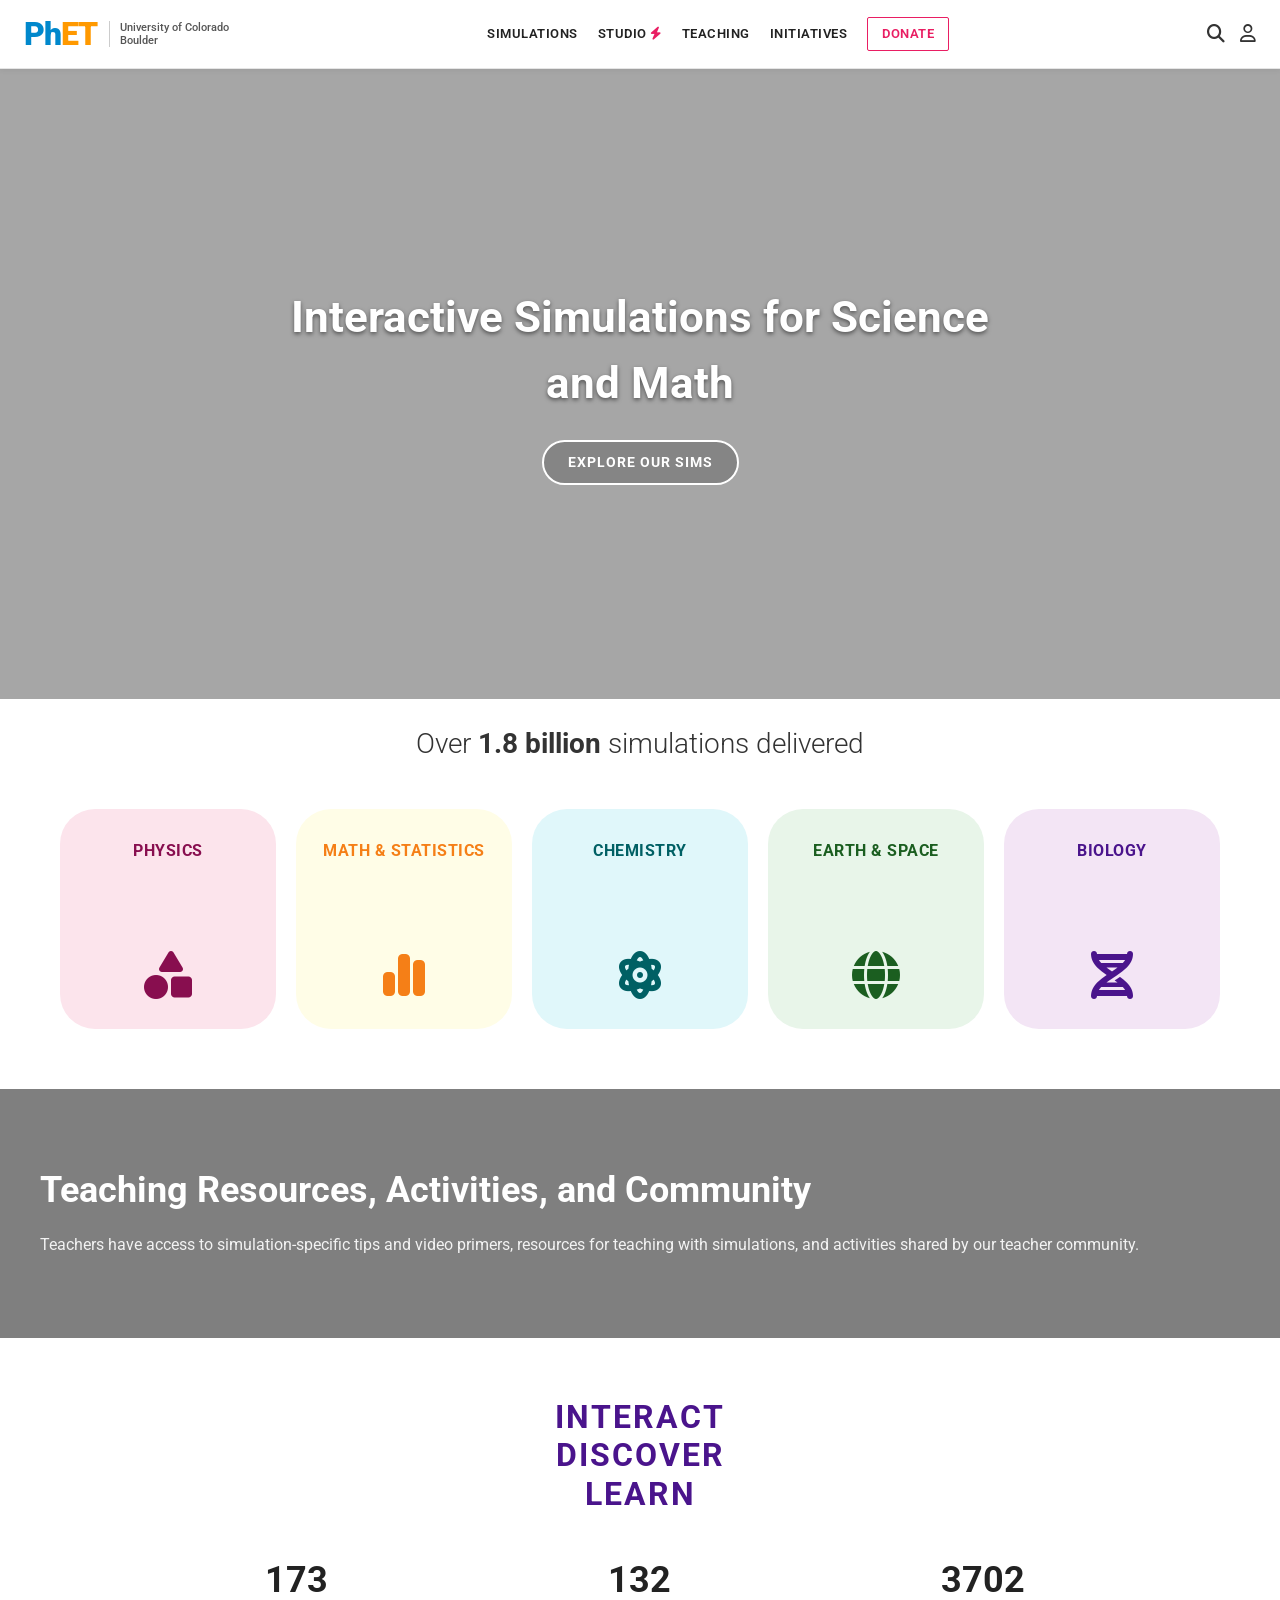
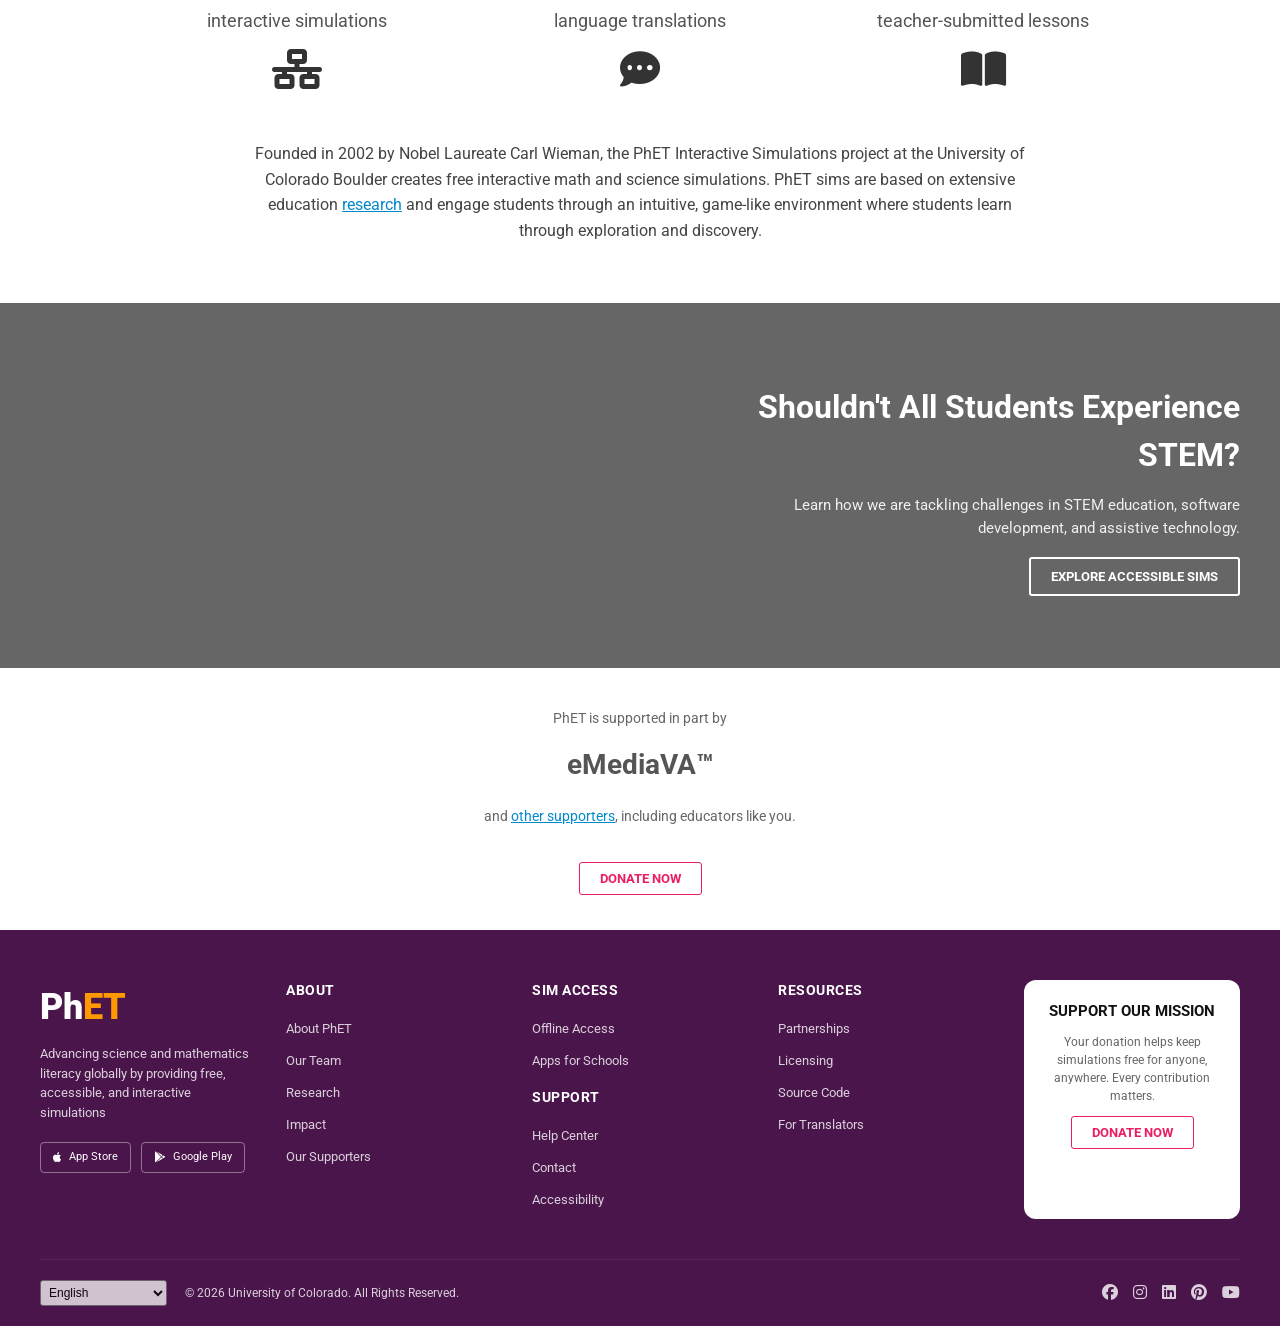
==== index.html @ 814adf8e "Add files via upload" ====
<!DOCTYPE html>
<html lang="id">
<head>
  <meta charset="UTF-8">
  <meta name="viewport" content="width=device-width, initial-scale=1.0">
  <title>PhET: Simulasi online fisika, kimia, biologi, bumi & matematika gratis</title>
  <!-- Google Fonts & Font Awesome Icons -->
  <link rel="preconnect" href="https://fonts.googleapis.com">
  <link rel="preconnect" href="https://fonts.gstatic.com" crossorigin>
  <link href="https://fonts.googleapis.com/css2?family=Roboto:wght@300;400;500;700&display=swap" rel="stylesheet">
  <link rel="stylesheet" href="https://cdnjs.cloudflare.com/ajax/libs/font-awesome/6.4.0/css/all.min.css">

  <style>
    /* ================= RESET & BASICS ================= */
    * {
      box-sizing: border-box;
      margin: 0;
      padding: 0;
    }
    body {
      font-family: 'Roboto', -apple-system, BlinkMacSystemFont, "Segoe UI", sans-serif;
      color: #333;
      background-color: #fff;
      line-height: 1.5;
    }
    a {
      text-decoration: none;
      color: inherit;
    }

    /* ================= HEADER & NAV ================= */
    header {
      position: sticky;
      top: 0;
      z-index: 1000;
      background-color: #ffffff;
      border-bottom: 1px solid #e5e5e5;
      box-shadow: 0 2px 5px rgba(0,0,0,0.05);
    }
    .header-container {
      max-width: 1280px;
      margin: 0 auto;
      display: flex;
      justify-content: space-between;
      align-items: center;
      padding: 10px 24px;
    }
    .logo-section {
      display: flex;
      align-items: center;
      gap: 12px;
    }
    .phet-logo {
      font-size: 32px;
      font-weight: 900;
      letter-spacing: -1px;
      color: #0088cc;
    }
    .phet-logo span {
      color: #ff9900;
    }
    .cu-logo {
      font-size: 11px;
      color: #555;
      border-left: 1px solid #ccc;
      padding-left: 10px;
      line-height: 1.2;
      font-weight: 500;
    }
    .nav-menu {
      display: flex;
      align-items: center;
      gap: 20px;
      font-weight: 600;
      font-size: 13px;
      letter-spacing: 0.5px;
    }
    .nav-menu a {
      color: #222;
      text-transform: uppercase;
      transition: color 0.2s;
    }
    .nav-menu a:hover {
      color: #0088cc;
    }
    .donate-btn {
      border: 1px solid #e91e63;
      color: #e91e63 !important;
      padding: 6px 14px;
      border-radius: 2px;
      transition: background-color 0.2s, color 0.2s;
    }
    .donate-btn:hover {
      background-color: #e91e63;
      color: #fff !important;
    }
    .nav-icons {
      display: flex;
      align-items: center;
      gap: 15px;
      font-size: 18px;
      color: #333;
      cursor: pointer;
    }

    /* ================= HERO SECTION ================= */
    .hero {
      position: relative;
      width: 100%;
      height: 70vh;
      min-height: 450px;
      background: linear-gradient(rgba(0,0,0,0.35), rgba(0,0,0,0.35)), 
                  url('https://images.unsplash.com/photo-1509062522246-3755977927d7?q=80&w=1600&auto=format&fit=crop') center/cover no-repeat;
      display: flex;
      align-items: center;
      justify-content: center;
      text-align: center;
      color: #fff;
    }
    .hero-content {
      max-width: 800px;
      padding: 0 20px;
    }
    .hero-title {
      font-size: 44px;
      font-weight: 700;
      margin-bottom: 24px;
      text-shadow: 0 2px 4px rgba(0,0,0,0.5);
    }
    .hero-btn {
      display: inline-block;
      border: 2px solid #ffffff;
      color: #ffffff;
      padding: 10px 24px;
      font-size: 14px;
      font-weight: 700;
      letter-spacing: 1px;
      text-transform: uppercase;
      border-radius: 25px;
      transition: all 0.3s;
      background: rgba(0,0,0,0.2);
    }
    .hero-btn:hover {
      background-color: #ffffff;
      color: #222222;
    }

    /* ================= STATS COUNTER BAR ================= */
    .stats-bar {
      text-align: center;
      padding: 24px 20px;
      font-size: 28px;
      font-weight: 300;
      color: #333;
      background-color: #ffffff;
    }
    .stats-bar strong {
      font-weight: 700;
    }

    /* ================= SUBJECT CARDS ================= */
    .subjects-section {
      max-width: 1200px;
      margin: 20px auto 60px auto;
      padding: 0 20px;
      display: grid;
      grid-template-columns: repeat(auto-fit, minmax(200px, 1fr));
      gap: 20px;
    }
    .subject-card {
      border-radius: 35px;
      padding: 30px 15px;
      text-align: center;
      display: flex;
      flex-direction: column;
      align-items: center;
      justify-content: space-between;
      min-height: 220px;
      cursor: pointer;
      transition: transform 0.2s, box-shadow 0.2s;
    }
    .subject-card:hover {
      transform: translateY(-5px);
      box-shadow: 0 8px 20px rgba(0,0,0,0.1);
    }
    .card-physics { background-color: #fce4ec; color: #880e4f; }
    .card-math { background-color: #fffde7; color: #f57f17; }
    .card-chem { background-color: #e0f7fa; color: #006064; }
    .card-earth { background-color: #e8f5e9; color: #1b5e20; }
    .card-bio { background-color: #f3e5f5; color: #4a148c; }

    .subject-card h3 {
      font-size: 16px;
      font-weight: 700;
      letter-spacing: 0.5px;
      text-transform: uppercase;
    }
    .subject-card i {
      font-size: 48px;
      margin-top: 15px;
    }

    /* ================= TEACHING SECTION ================= */
    .teaching-section {
      background: linear-gradient(rgba(0,0,0,0.5), rgba(0,0,0,0.5)),
                  url('https://images.unsplash.com/photo-1577896851231-70ef18881754?q=80&w=1600&auto=format&fit=crop') center/cover no-repeat;
      color: #fff;
      padding: 80px 20px;
    }
    .teaching-container {
      max-width: 1200px;
      margin: 0 auto;
      display: flex;
      align-items: center;
      gap: 40px;
      flex-wrap: wrap;
    }
    .teaching-text {
      flex: 1;
      min-width: 300px;
    }
    .teaching-text h2 {
      font-size: 36px;
      font-weight: 700;
      margin-bottom: 20px;
      line-height: 1.2;
    }
    .teaching-text p {
      font-size: 16px;
      opacity: 0.9;
      line-height: 1.6;
    }

    /* ================= THREE STATS SECTION ================= */
    .learn-section {
      padding: 60px 20px;
      text-align: center;
      background-color: #ffffff;
    }
    .learn-title {
      font-size: 32px;
      font-weight: 700;
      color: #4a148c;
      letter-spacing: 2px;
      line-height: 1.2;
      margin-bottom: 40px;
    }
    .stats-grid {
      max-width: 1000px;
      margin: 0 auto 50px auto;
      display: grid;
      grid-template-columns: repeat(auto-fit, minmax(250px, 1fr));
      gap: 30px;
    }
    .stat-item h3 {
      font-size: 36px;
      font-weight: 700;
      color: #222;
    }
    .stat-item p {
      font-size: 18px;
      color: #555;
      margin-bottom: 15px;
    }
    .stat-item i {
      font-size: 40px;
      color: #333;
    }
    .about-phet-text {
      max-width: 800px;
      margin: 0 auto;
      font-size: 16px;
      color: #444;
      line-height: 1.6;
    }
    .about-phet-text a {
      color: #0088cc;
      text-decoration: underline;
    }

    /* ================= ACCESSIBILITY BANNER ================= */
    .accessibility-section {
      background: linear-gradient(rgba(0,0,0,0.6), rgba(0,0,0,0.6)),
                  url('https://images.unsplash.com/photo-1531482615713-2afd69097998?q=80&w=1600&auto=format&fit=crop') center/cover no-repeat;
      color: #fff;
      padding: 80px 20px;
      text-align: right;
    }
    .accessibility-container {
      max-width: 1200px;
      margin: 0 auto;
      display: flex;
      justify-content: flex-end;
    }
    .accessibility-content {
      max-width: 500px;
    }
    .accessibility-content h2 {
      font-size: 32px;
      font-weight: 700;
      margin-bottom: 15px;
    }
    .accessibility-content p {
      font-size: 15px;
      margin-bottom: 25px;
      opacity: 0.9;
    }
    .accessibility-btn {
      border: 2px solid #ffffff;
      color: #ffffff;
      padding: 10px 20px;
      font-size: 13px;
      font-weight: 700;
      text-transform: uppercase;
      border-radius: 3px;
      transition: background-color 0.2s, color 0.2s;
    }
    .accessibility-btn:hover {
      background-color: #ffffff;
      color: #111;
    }

    /* ================= SPONSORS ================= */
    .sponsors-section {
      padding: 40px 20px;
      text-align: center;
      background-color: #ffffff;
    }
    .sponsors-section p {
      color: #666;
      font-size: 14px;
      margin-bottom: 15px;
    }
    .sponsor-logo {
      font-size: 28px;
      font-weight: 700;
      color: #555;
      margin-bottom: 20px;
    }
    .donate-now-btn {
      border: 1px solid #e91e63;
      color: #e91e63;
      padding: 8px 20px;
      font-size: 13px;
      font-weight: 700;
      border-radius: 3px;
      transition: all 0.2s;
    }
    .donate-now-btn:hover {
      background-color: #e91e63;
      color: #fff;
    }

    /* ================= FOOTER ================= */
    footer {
      background-color: #4a154b;
      color: #ffffff;
      padding: 50px 20px 20px 20px;
    }
    .footer-container {
      max-width: 1200px;
      margin: 0 auto;
      display: grid;
      grid-template-columns: repeat(auto-fit, minmax(200px, 1fr));
      gap: 30px;
      margin-bottom: 40px;
    }
    .footer-logo {
      font-size: 36px;
      font-weight: 900;
      margin-bottom: 10px;
    }
    .footer-logo span { color: #ff9900; }
    .footer-desc {
      font-size: 13px;
      opacity: 0.8;
      margin-bottom: 20px;
      line-height: 1.5;
    }
    .app-buttons {
      display: flex;
      gap: 10px;
    }
    .app-btn {
      border: 1px solid rgba(255,255,255,0.4);
      padding: 6px 12px;
      border-radius: 4px;
      font-size: 11px;
      display: flex;
      align-items: center;
      gap: 8px;
    }
    .footer-col h4 {
      font-size: 14px;
      font-weight: 700;
      margin-bottom: 15px;
      letter-spacing: 0.5px;
    }
    .footer-col ul {
      list-style: none;
    }
    .footer-col ul li {
      margin-bottom: 8px;
    }
    .footer-col ul li a {
      font-size: 13px;
      opacity: 0.8;
      transition: opacity 0.2s;
    }
    .footer-col ul li a:hover {
      opacity: 1;
      text-decoration: underline;
    }

    .footer-card {
      background-color: #ffffff;
      color: #333333;
      padding: 20px;
      border-radius: 12px;
      text-align: center;
    }
    .footer-card h4 {
      color: #111;
      font-size: 15px;
      margin-bottom: 10px;
    }
    .footer-card p {
      font-size: 12px;
      color: #666;
      margin-bottom: 15px;
    }

    .footer-bottom {
      max-width: 1200px;
      margin: 0 auto;
      border-top: 1px solid rgba(255,255,255,0.1);
      padding-top: 20px;
      display: flex;
      justify-content: space-between;
      align-items: center;
      flex-wrap: wrap;
      gap: 15px;
      font-size: 12px;
      opacity: 0.8;
    }
    .social-icons {
      display: flex;
      gap: 15px;
      font-size: 16px;
    }
    .social-icons a:hover {
      color: #ff9900;
    }

    /* Responsif untuk layar HP */
    @media (max-width: 768px) {
      .nav-menu { display: none; }
      .hero-title { font-size: 28px; }
      .accessibility-section { text-align: left; }
      .accessibility-container { justify-content: flex-start; }
      .footer-bottom { flex-direction: column; text-align: center; }
    }
  </style>
</head>
<body>

  <!-- 1. NAVIGATION HEADER -->
  <header>
    <div class="header-container">
      <div class="logo-section">
        <div class="phet-logo">Ph<span>ET</span></div>
        <div class="cu-logo">
          University of Colorado<br>Boulder
        </div>
      </div>
      <nav class="nav-menu">
        <a href="#">Simulations</a>
        <a href="#">Studio <i class="fa-solid fa-bolt" style="color:#e91e63;"></i></a>
        <a href="#">Teaching</a>
        <a href="#">Initiatives</a>
        <a href="#" class="donate-btn">Donate</a>
      </nav>
      <div class="nav-icons">
        <i class="fa-solid fa-magnifying-glass"></i>
        <i class="fa-regular fa-user"></i>
      </div>
    </div>
  </header>

  <!-- 2. HERO SECTION -->
  <section class="hero">
    <div class="hero-content">
      <h1 class="hero-title">Interactive Simulations for Science and Math</h1>
      <a href="#" class="hero-btn">Explore Our Sims</a>
    </div>
  </section>

  <!-- 3. STATS BAR -->
  <div class="stats-bar">
    Over <strong>1.8 billion</strong> simulations delivered
  </div>

  <!-- 4. SUBJECT CARDS -->
  <section class="subjects-section">
    <div class="subject-card card-physics">
      <h3>Physics</h3>
      <i class="fa-solid fa-triangle-circle-square"></i>
    </div>
    <div class="subject-card card-math">
      <h3>Math & Statistics</h3>
      <i class="fa-solid fa-chart-simple"></i>
    </div>
    <div class="subject-card card-chem">
      <h3>Chemistry</h3>
      <i class="fa-solid fa-atom"></i>
    </div>
    <div class="subject-card card-earth">
      <h3>Earth & Space</h3>
      <i class="fa-solid fa-globe"></i>
    </div>
    <div class="subject-card card-bio">
      <h3>Biology</h3>
      <i class="fa-solid fa-dna"></i>
    </div>
  </section>

  <!-- 5. TEACHING RESOURCES SECTION -->
  <section class="teaching-section">
    <div class="teaching-container">
      <div class="teaching-text">
        <h2>Teaching Resources, Activities, and Community</h2>
        <p>Teachers have access to simulation-specific tips and video primers, resources for teaching with simulations, and activities shared by our teacher community.</p>
      </div>
    </div>
  </section>

  <!-- 6. THREE STATS & ABOUT SECTION -->
  <section class="learn-section">
    <h2 class="learn-title">INTERACT<br>DISCOVER<br>LEARN</h2>
    
    <div class="stats-grid">
      <div class="stat-item">
        <h3>173</h3>
        <p>interactive simulations</p>
        <i class="fa-solid fa-network-wired"></i>
      </div>
      <div class="stat-item">
        <h3>132</h3>
        <p>language translations</p>
        <i class="fa-solid fa-comment-dots"></i>
      </div>
      <div class="stat-item">
        <h3>3702</h3>
        <p>teacher-submitted lessons</p>
        <i class="fa-solid fa-book-open"></i>
      </div>
    </div>

    <div class="about-phet-text">
      Founded in 2002 by Nobel Laureate Carl Wieman, the PhET Interactive Simulations project at the University of Colorado Boulder creates free interactive math and science simulations. PhET sims are based on extensive education <a href="#">research</a> and engage students through an intuitive, game-like environment where students learn through exploration and discovery.
    </div>
  </section>

  <!-- 7. ACCESSIBILITY BANNER -->
  <section class="accessibility-section">
    <div class="accessibility-container">
      <div class="accessibility-content">
        <h2>Shouldn't All Students Experience STEM?</h2>
        <p>Learn how we are tackling challenges in STEM education, software development, and assistive technology.</p>
        <a href="#" class="accessibility-btn">Explore Accessible Sims</a>
      </div>
    </div>
  </section>

  <!-- 8. SPONSORS SECTION -->
  <section class="sponsors-section">
    <p>PhET is supported in part by</p>
    <div class="sponsor-logo">eMediaVA™</div>
    <p>and <a href="#" style="color:#0088cc; text-decoration:underline;">other supporters</a>, including educators like you.</p>
    <br>
    <a href="#" class="donate-now-btn">DONATE NOW</a>
  </section>

  <!-- 9. FOOTER -->
  <footer>
    <div class="footer-container">
      <div>
        <div class="footer-logo">Ph<span>ET</span></div>
        <p class="footer-desc">Advancing science and mathematics literacy globally by providing free, accessible, and interactive simulations</p>
        <div class="app-buttons">
          <a href="#" class="app-btn"><i class="fa-brands fa-apple"></i> App Store</a>
          <a href="#" class="app-btn"><i class="fa-brands fa-google-play"></i> Google Play</a>
        </div>
      </div>

      <div class="footer-col">
        <h4>ABOUT</h4>
        <ul>
          <li><a href="#">About PhET</a></li>
          <li><a href="#">Our Team</a></li>
          <li><a href="#">Research</a></li>
          <li><a href="#">Impact</a></li>
          <li><a href="#">Our Supporters</a></li>
        </ul>
      </div>

      <div class="footer-col">
        <h4>SIM ACCESS</h4>
        <ul>
          <li><a href="#">Offline Access</a></li>
          <li><a href="#">Apps for Schools</a></li>
        </ul>
        <h4 style="margin-top: 15px;">SUPPORT</h4>
        <ul>
          <li><a href="#">Help Center</a></li>
          <li><a href="#">Contact</a></li>
          <li><a href="#">Accessibility</a></li>
        </ul>
      </div>

      <div class="footer-col">
        <h4>RESOURCES</h4>
        <ul>
          <li><a href="#">Partnerships</a></li>
          <li><a href="#">Licensing</a></li>
          <li><a href="#">Source Code</a></li>
          <li><a href="#">For Translators</a></li>
        </ul>
      </div>

      <div class="footer-card">
        <h4>SUPPORT OUR MISSION</h4>
        <p>Your donation helps keep simulations free for anyone, anywhere. Every contribution matters.</p>
        <a href="#" class="donate-now-btn">DONATE NOW</a>
      </div>
    </div>

    <div class="footer-bottom">
      <div>
        <select style="padding: 4px; border-radius: 3px; font-size: 12px;">
          <option>English</option>
          <option>Bahasa Indonesia</option>
        </select>
        <span style="margin-left: 15px;">© 2026 University of Colorado. All Rights Reserved.</span>
      </div>
      <div class="social-icons">
        <a href="#"><i class="fa-brands fa-facebook"></i></a>
        <a href="#"><i class="fa-brands fa-instagram"></i></a>
        <a href="#"><i class="fa-brands fa-linkedin"></i></a>
        <a href="#"><i class="fa-brands fa-pinterest"></i></a>
        <a href="#"><i class="fa-brands fa-youtube"></i></a>
      </div>
    </div>
  </footer>

</body>
</html>
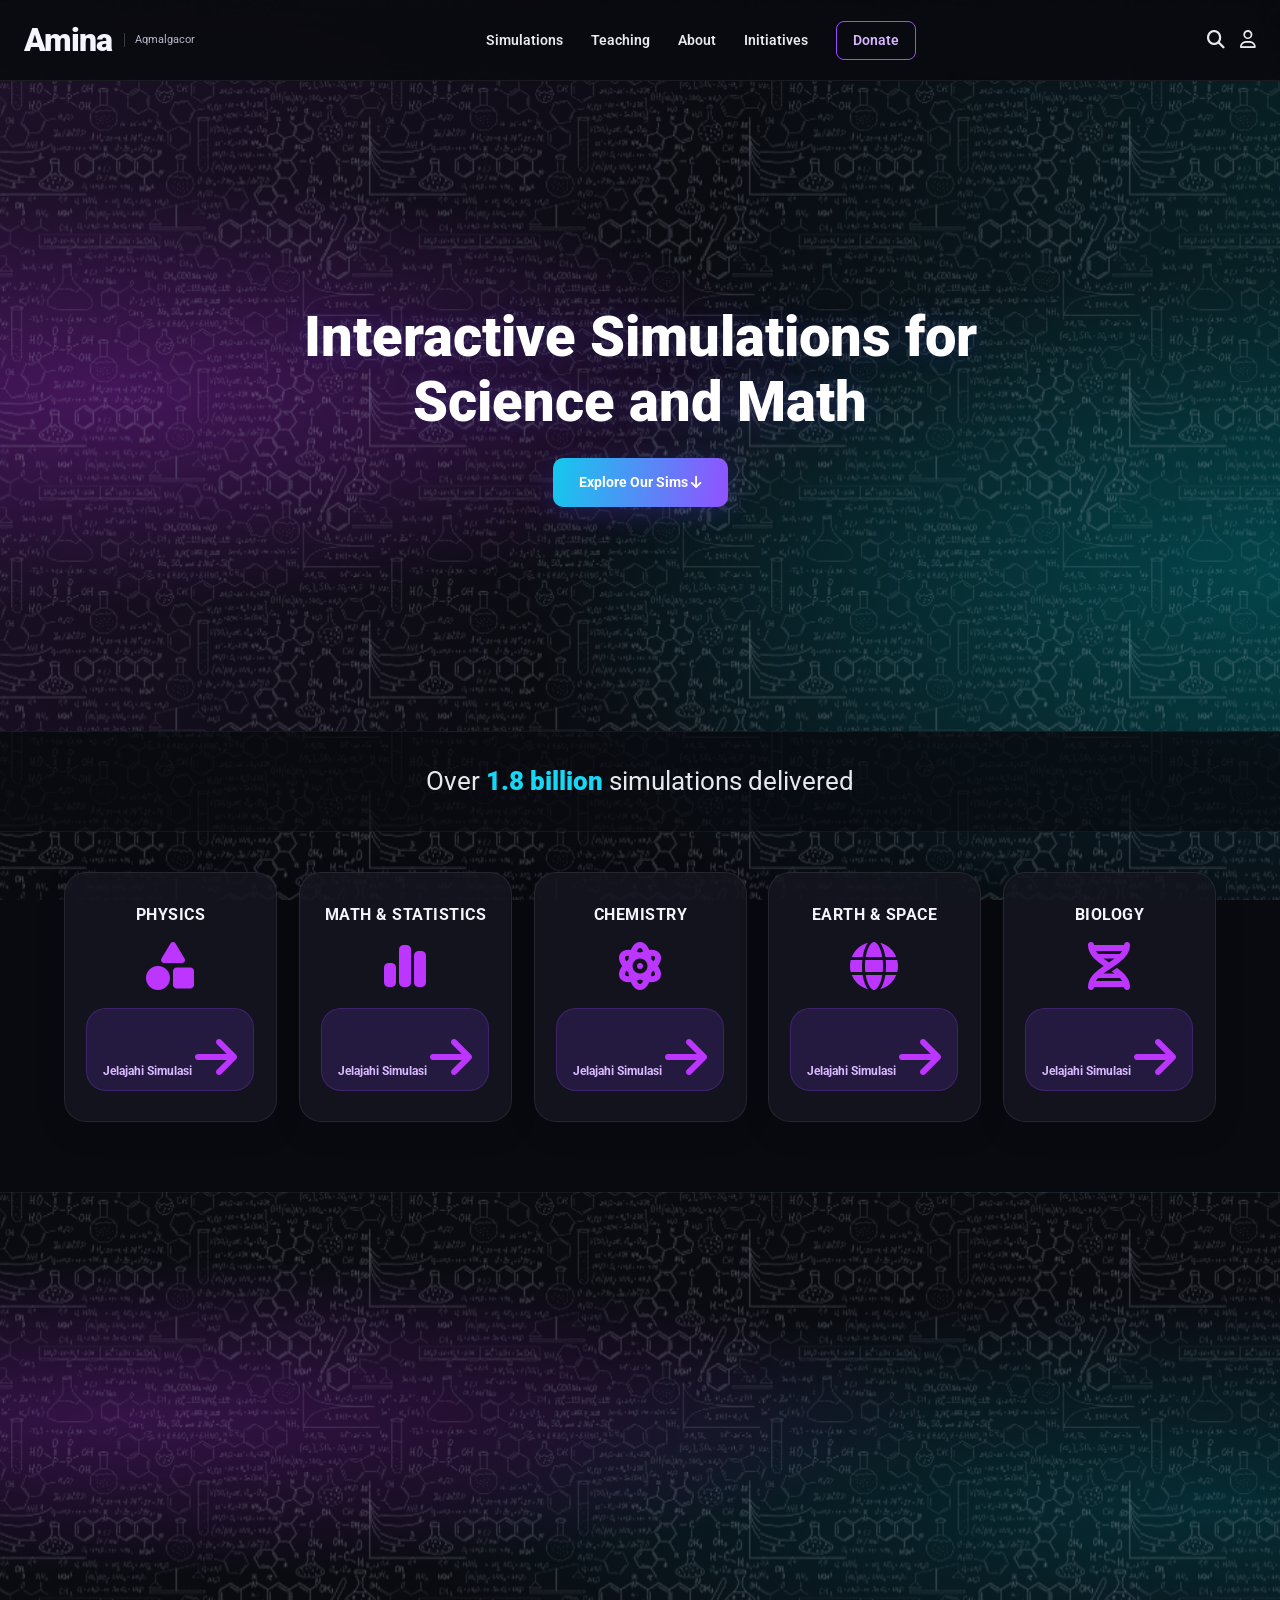
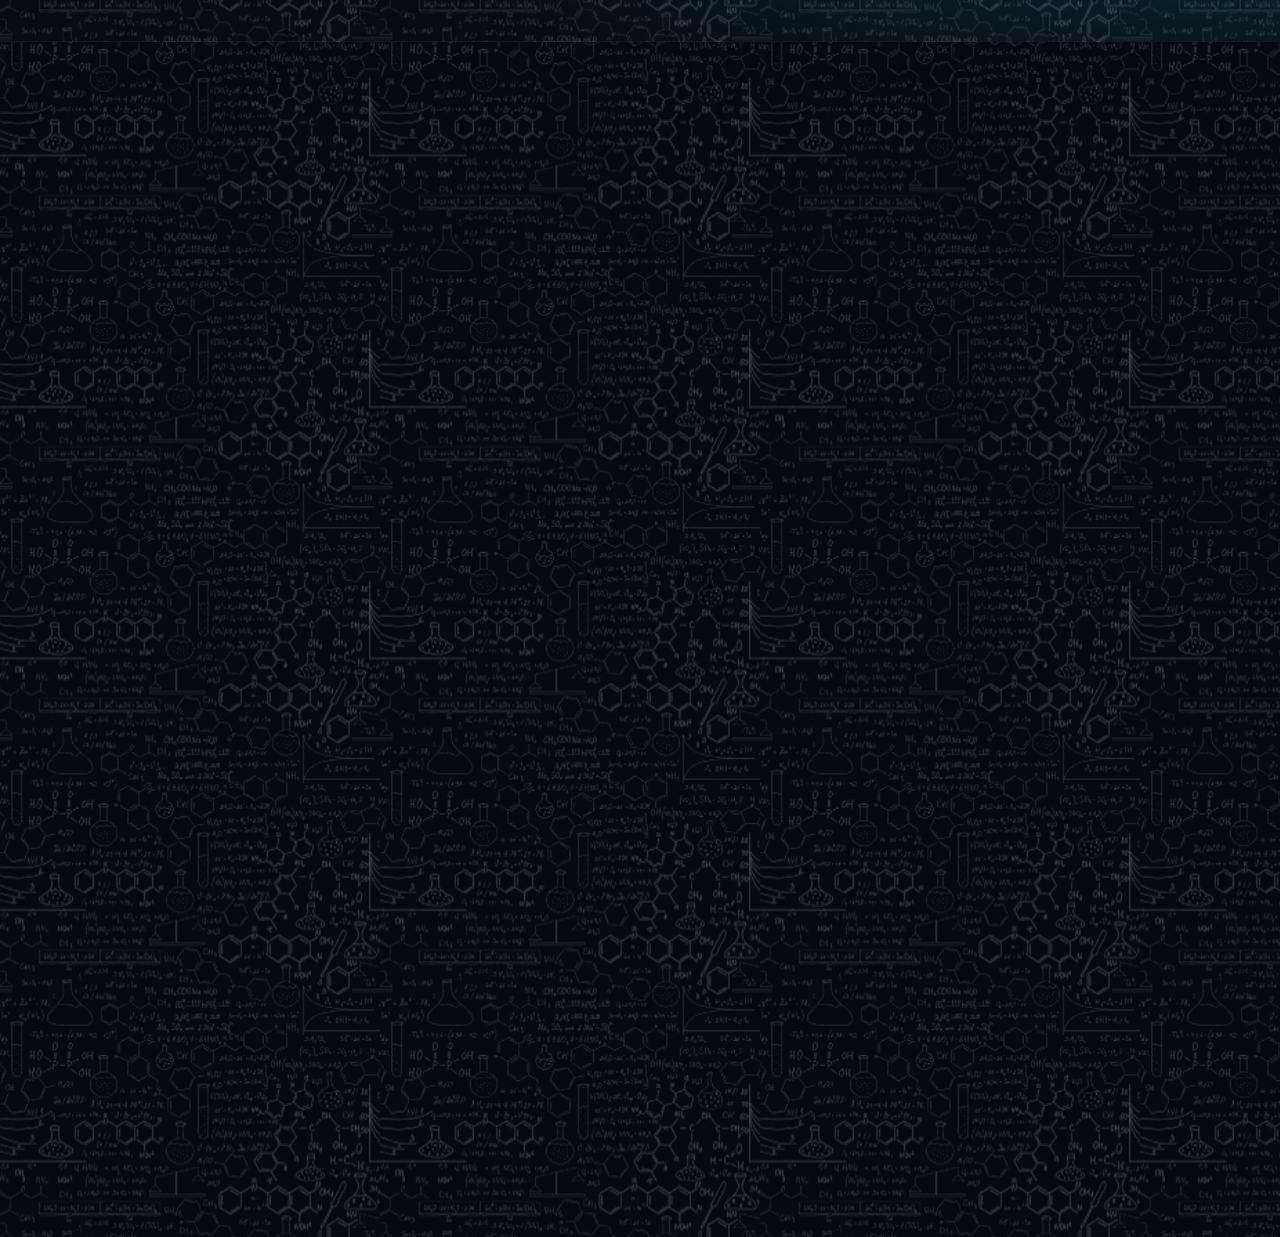
==== commit b85c42db: "Add files via upload" ====
--- a/index.html
+++ b/index.html
@@ -3,191 +3,400 @@
 <head>
   <meta charset="UTF-8">
   <meta name="viewport" content="width=device-width, initial-scale=1.0">
-  <title>PhET: Simulasi online fisika, kimia, biologi, bumi & matematika gratis</title>
-  <!-- Google Fonts & Font Awesome Icons -->
+  
+  <!-- =====================================================================
+       1. SEO OPTIMIZATION (Primary Search Engine Meta Tags)
+       ===================================================================== -->
+  <title>Amina - =Aqmalgacor | Simulasi Interaktif Sains &amp; Matematika</title>
+  <meta name="description" content="Amina oleh Aqmalgacor menyediakan 170+ simulasi interaktif sains dan matematika (Fisika, Kimia, Biologi, Matematika, dan Bumi Antariksa) gratis untuk siswa dan guru. Belajar konsep STEM lebih mudah, visual, dan menyenangkan.">
+  <meta name="keywords" content="Amina, Aqmalgacor, simulasi interaktif, simulasi sains, simulasi fisika, simulasi kimia, biologi interaktif, matematika, laboratorium virtual, media pembelajaran stem, phet indonesia">
+  <meta name="author" content="Aqmalgacor">
+  <meta name="publisher" content="Amina - Aqmalgacor">
+  <meta name="robots" content="index, follow, max-image-preview:large, max-snippet:-1, max-video-preview:-1">
+  <meta name="googlebot" content="index, follow">
+  <link rel="canonical" href="./index.html">
+
+  <!-- Open Graph / Facebook / WhatsApp / LinkedIn -->
+  <meta property="og:locale" content="id_ID">
+  <meta property="og:type" content="website">
+  <meta property="og:title" content="Amina - =Aqmalgacor | Simulasi Interaktif Sains &amp; Matematika">
+  <meta property="og:description" content="170+ simulasi interaktif sains dan matematika intuitif berbasis penelitian pendidikan untuk guru dan siswa. Fisika, Kimia, Biologi, Matematika, dan Antariksa.">
+  <meta property="og:url" content="./index.html">
+  <meta property="og:site_name" content="Amina - =Aqmalgacor">
+  <meta property="og:image" content="img/rt.png">
+  <meta property="og:image:alt" content="Amina Interactive Science &amp; Math Simulations">
+  <meta property="og:image:type" content="image/png">
+
+  <!-- Twitter Card -->
+  <meta name="twitter:card" content="summary_large_image">
+  <meta name="twitter:title" content="Amina - =Aqmalgacor | Simulasi Interaktif Sains &amp; Matematika">
+  <meta name="twitter:description" content="Platform simulasi sains dan matematika interaktif gratis untuk eksplorasi dan pembelajaran konsep STEM.">
+  <meta name="twitter:image" content="img/rt.png">
+
+  <!-- =====================================================================
+       2. FAVICON & PWA SUITE (Multi-Platform Maximum Compatibility)
+       ===================================================================== -->
+  <link rel="icon" type="image/svg+xml" href="favicon.svg">
+  <link rel="alternate icon" href="data:image/svg+xml,%3Csvg xmlns='http://www.w3.org/2000/svg' viewBox='0 0 100 100'%3E%3Crect x='4' y='4' width='92' height='92' rx='24' fill='%23090a10' stroke='%2316d9f5' stroke-width='4'/%3E%3Ccircle cx='50' cy='50' r='10' fill='%2316d9f5'/%3E%3Cellipse cx='50' cy='50' rx='36' ry='14' fill='none' stroke='%239251ff' stroke-width='4' transform='rotate(-35 50 50)'/%3E%3Cellipse cx='50' cy='50' rx='36' ry='14' fill='none' stroke='%2316d9f5' stroke-width='4' transform='rotate(35 50 50)'/%3E%3C/svg%3E">
+  <link rel="apple-touch-icon" sizes="180x180" href="favicon.svg">
+  <link rel="manifest" href="site.webmanifest">
+  <meta name="theme-color" content="#090a10">
+  <meta name="msapplication-TileColor" content="#090a10">
+  <meta name="mobile-web-app-capable" content="yes">
+  <meta name="apple-mobile-web-app-capable" content="yes">
+  <meta name="apple-mobile-web-app-status-bar-style" content="black-translucent">
+  <meta name="apple-mobile-web-app-title" content="Amina">
+
+  <!-- =====================================================================
+       3. PAGESPEED & CORE WEB VITALS (Resource Hints & Async CSS)
+       ===================================================================== -->
   <link rel="preconnect" href="https://fonts.googleapis.com">
   <link rel="preconnect" href="https://fonts.gstatic.com" crossorigin>
-  <link href="https://fonts.googleapis.com/css2?family=Roboto:wght@300;400;500;700&display=swap" rel="stylesheet">
-  <link rel="stylesheet" href="https://cdnjs.cloudflare.com/ajax/libs/font-awesome/6.4.0/css/all.min.css">
+  <link rel="dns-prefetch" href="https://cdnjs.cloudflare.com">
+  
+  <!-- Preload Fonts & Display Swap -->
+  <link rel="preload" href="https://fonts.googleapis.com/css2?family=Roboto:wght@300;400;500;700;900&amp;display=swap" as="style">
+  <link href="https://fonts.googleapis.com/css2?family=Roboto:wght@300;400;500;700;900&amp;display=swap" rel="stylesheet">
+  
+  <!-- Non-render-blocking FontAwesome with NoScript Fallback -->
+  <link rel="preload" href="https://cdnjs.cloudflare.com/ajax/libs/font-awesome/6.4.0/css/all.min.css" as="style" onload="this.onload=null;this.rel='stylesheet'">
+  <noscript><link rel="stylesheet" href="https://cdnjs.cloudflare.com/ajax/libs/font-awesome/6.4.0/css/all.min.css"></noscript>
+
+  <!-- =====================================================================
+       4. AI OVERVIEW OPTIMIZATION (Google SGE / Gemini / Copilot Schema.org)
+       ===================================================================== -->
+  <script type="application/ld+json">
+  {
+    "@context": "https://schema.org",
+    "@graph": [
+      {
+        "@type": "WebSite",
+        "@id": "./#website",
+        "url": "./index.html",
+        "name": "Amina - =Aqmalgacor",
+        "alternateName": ["Amina Simulations", "Simulasi Amina"],
+        "description": "Simulasi interaktif sains dan matematika intuitif berbasis penelitian pendidikan untuk guru dan siswa.",
+        "inLanguage": "id",
+        "publisher": {
+          "@type": "EducationalOrganization",
+          "@id": "./#organization",
+          "name": "Amina - =Aqmalgacor",
+          "url": "./index.html",
+          "logo": {
+            "@type": "ImageObject",
+            "url": "favicon.svg"
+          },
+          "description": "Platform edukasi sains dan teknologi penyedia simulasi interaktif STEM."
+        }
+      },
+      {
+        "@type": "ItemList",
+        "@id": "./#simulations",
+        "name": "Kategori Simulasi Sains & Matematika Amina",
+        "description": "Daftar mata pelajaran simulasi interaktif yang dapat diakses di Amina.",
+        "itemListElement": [
+          {
+            "@type": "ListItem",
+            "position": 1,
+            "name": "Fisika (Physics)",
+            "url": "physics.html"
+          },
+          {
+            "@type": "ListItem",
+            "position": 2,
+            "name": "Matematika & Statistika (Math & Statistics)",
+            "url": "math.html"
+          },
+          {
+            "@type": "ListItem",
+            "position": 3,
+            "name": "Kimia (Chemistry)",
+            "url": "chemistry.html"
+          },
+          {
+            "@type": "ListItem",
+            "position": 4,
+            "name": "Ilmu Kebumian & Antariksa (Earth & Space)",
+            "url": "earth-space.html"
+          },
+          {
+            "@type": "ListItem",
+            "position": 5,
+            "name": "Biologi (Biology)",
+            "url": "biology.html"
+          }
+        ]
+      },
+      {
+        "@type": "FAQPage",
+        "@id": "./#faq",
+        "mainEntity": [
+          {
+            "@type": "Question",
+            "name": "Apa itu platform simulasi Amina oleh Aqmalgacor?",
+            "acceptedAnswer": {
+              "@type": "Answer",
+              "text": "Amina adalah platform simulasi sains dan matematika interaktif oleh Aqmalgacor yang menyediakan lebih dari 170 simulasi gratis untuk membantu siswa dan guru memahami konsep abstrak melalui eksperimen visual dan intuitif."
+            }
+          },
+          {
+            "@type": "Question",
+            "name": "Mata pelajaran apa saja yang ada di simulasi Amina?",
+            "acceptedAnswer": {
+              "@type": "Answer",
+              "text": "Simulasi Amina mencakup 5 bidang utama: Fisika (Physics), Matematika & Statistika (Math & Statistics), Kimia (Chemistry), Ilmu Kebumian & Antariksa (Earth & Space), dan Biologi (Biology)."
+            }
+          },
+          {
+            "@type": "Question",
+            "name": "Apakah simulasi Amina gratis dan dapat dibuka di semua perangkat?",
+            "acceptedAnswer": {
+              "@type": "Answer",
+              "text": "Ya, seluruh simulasi interaktif di Amina dapat diakses 100% gratis melalui browser modern di komputer, laptop, tablet, maupun smartphone tanpa perlu mengunduh aplikasi tambahan."
+            }
+          }
+        ]
+      }
+    ]
+  }
+  </script>
 
   <style>
-    /* ================= RESET & BASICS ================= */
+    :root { --chem-wallpaper: url("[data-uri]"); }
+
+    /* RESET */
     * {
       box-sizing: border-box;
       margin: 0;
       padding: 0;
     }
+
+    html {
+      scroll-behavior: smooth;
+    }
+
     body {
-      font-family: 'Roboto', -apple-system, BlinkMacSystemFont, "Segoe UI", sans-serif;
-      color: #333;
-      background-color: #fff;
+      font-family: 'Roboto', sans-serif;
+      color: #f4f5fb;
+      background:
+        var(--chem-wallpaper) repeat,
+        radial-gradient(ellipse at 0% 25%, rgba(94, 25, 119, 0.35), transparent 42%),
+        radial-gradient(ellipse at 100% 70%, rgba(0, 91, 99, 0.35), transparent 42%),
+        #090a10;
+      background-size: 380px auto, auto, auto, auto;
+      background-attachment: fixed;
       line-height: 1.5;
     }
+
     a {
       text-decoration: none;
       color: inherit;
     }
 
-    /* ================= HEADER & NAV ================= */
+    /* HEADER */
     header {
       position: sticky;
       top: 0;
       z-index: 1000;
-      background-color: #ffffff;
-      border-bottom: 1px solid #e5e5e5;
-      box-shadow: 0 2px 5px rgba(0,0,0,0.05);
-    }
+      background: rgba(9, 10, 16, 0.92);
+      backdrop-filter: blur(15px);
+      border-bottom: 1px solid rgba(255, 255, 255, 0.07);
+    }
+
     .header-container {
       max-width: 1280px;
-      margin: 0 auto;
+      margin: auto;
       display: flex;
       justify-content: space-between;
       align-items: center;
-      padding: 10px 24px;
-    }
+      padding: 16px 24px;
+    }
+
     .logo-section {
       display: flex;
       align-items: center;
       gap: 12px;
     }
+
     .phet-logo {
       font-size: 32px;
       font-weight: 900;
       letter-spacing: -1px;
-      color: #0088cc;
-    }
+      color: #f5f5ff;
+    }
+
     .phet-logo span {
-      color: #ff9900;
-    }
+      color: #8c5cff;
+    }
+
     .cu-logo {
       font-size: 11px;
-      color: #555;
-      border-left: 1px solid #ccc;
+      color: #b7bac8;
+      border-left: 1px solid rgba(255, 255, 255, 0.2);
       padding-left: 10px;
       line-height: 1.2;
-      font-weight: 500;
-    }
+    }
+
     .nav-menu {
       display: flex;
       align-items: center;
-      gap: 20px;
+      gap: 28px;
       font-weight: 600;
-      font-size: 13px;
-      letter-spacing: 0.5px;
-    }
+      font-size: 14px;
+    }
+
     .nav-menu a {
-      color: #222;
-      text-transform: uppercase;
-      transition: color 0.2s;
-    }
+      color: #e8e8f0;
+      transition: color 0.3s;
+    }
+
     .nav-menu a:hover {
-      color: #0088cc;
-    }
+      color: #16d9f5;
+    }
+
     .donate-btn {
-      border: 1px solid #e91e63;
-      color: #e91e63 !important;
-      padding: 6px 14px;
-      border-radius: 2px;
-      transition: background-color 0.2s, color 0.2s;
-    }
+      border: 1px solid #9a4dff;
+      color: #d7b5ff !important;
+      padding: 8px 16px;
+      border-radius: 8px;
+    }
+
     .donate-btn:hover {
-      background-color: #e91e63;
+      background: #8b35ff;
       color: #fff !important;
     }
+
     .nav-icons {
       display: flex;
       align-items: center;
       gap: 15px;
       font-size: 18px;
-      color: #333;
+      color: #e8e8f0;
       cursor: pointer;
     }
 
-    /* ================= HERO SECTION ================= */
+    /* HERO BACKGROUND - MIRIP FOTO ALFGGGR */
     .hero {
       position: relative;
       width: 100%;
-      height: 70vh;
-      min-height: 450px;
-      background: linear-gradient(rgba(0,0,0,0.35), rgba(0,0,0,0.35)), 
-                  url('https://images.unsplash.com/photo-1509062522246-3755977927d7?q=80&w=1600&auto=format&fit=crop') center/cover no-repeat;
+      min-height: 650px;
+      padding: 80px 24px;
+      overflow: hidden;
       display: flex;
       align-items: center;
       justify-content: center;
       text-align: center;
       color: #fff;
-    }
+
+      background:
+        var(--chem-wallpaper) repeat,
+        radial-gradient(
+          ellipse at 8% 48%,
+          rgba(91, 25, 119, 0.65),
+          transparent 45%
+        ),
+        radial-gradient(
+          ellipse at 100% 75%,
+          rgba(0, 100, 107, 0.50),
+          transparent 43%
+        ),
+        linear-gradient(
+          110deg,
+          #1d1028 0%,
+          #0a0b11 50%,
+          #06272b 100%
+        );
+      background-size: 380px auto, auto, auto, auto;
+    }
+
     .hero-content {
-      max-width: 800px;
+      max-width: 850px;
       padding: 0 20px;
     }
+
     .hero-title {
-      font-size: 44px;
-      font-weight: 700;
+      font-size: clamp(32px, 5vw, 56px);
+      font-weight: 900;
       margin-bottom: 24px;
-      text-shadow: 0 2px 4px rgba(0,0,0,0.5);
-    }
+      line-height: 1.15;
+      text-shadow: 0 0 25px rgba(91, 88, 255, 0.2);
+    }
+
     .hero-btn {
       display: inline-block;
-      border: 2px solid #ffffff;
-      color: #ffffff;
-      padding: 10px 24px;
+      border: none;
+      color: #fff;
+      padding: 14px 26px;
       font-size: 14px;
       font-weight: 700;
-      letter-spacing: 1px;
-      text-transform: uppercase;
-      border-radius: 25px;
-      transition: all 0.3s;
-      background: rgba(0,0,0,0.2);
-    }
+      border-radius: 10px;
+      background: linear-gradient(100deg, #13c9ed, #9251ff);
+      box-shadow: 0 5px 25px rgba(92, 67, 255, 0.25);
+      transition: transform 0.3s, box-shadow 0.3s;
+    }
+
     .hero-btn:hover {
-      background-color: #ffffff;
-      color: #222222;
-    }
-
-    /* ================= STATS COUNTER BAR ================= */
+      transform: translateY(-3px);
+      box-shadow: 0 8px 30px rgba(92, 67, 255, 0.4);
+    }
+
+    /* STATISTIK */
     .stats-bar {
       text-align: center;
-      padding: 24px 20px;
-      font-size: 28px;
-      font-weight: 300;
-      color: #333;
-      background-color: #ffffff;
-    }
+      padding: 30px 20px;
+      font-size: 26px;
+      color: #e8e8f0;
+      background: rgba(8, 10, 16, 0.7);
+      border-top: 1px solid rgba(255, 255, 255, 0.05);
+      border-bottom: 1px solid rgba(255, 255, 255, 0.05);
+    }
+
     .stats-bar strong {
-      font-weight: 700;
-    }
-
-    /* ================= SUBJECT CARDS ================= */
+      color: #17d8f4;
+      font-weight: 900;
+    }
+
+    /* KARTU KATEGORI */
     .subjects-section {
       max-width: 1200px;
-      margin: 20px auto 60px auto;
-      padding: 0 20px;
+      margin: 40px auto 70px;
+      padding: 0 24px;
       display: grid;
       grid-template-columns: repeat(auto-fit, minmax(200px, 1fr));
-      gap: 20px;
-    }
+      gap: 22px;
+    }
+
     .subject-card {
-      border-radius: 35px;
+      border: 1px solid rgba(255, 255, 255, 0.08);
+      border-radius: 22px;
       padding: 30px 15px;
       text-align: center;
       display: flex;
       flex-direction: column;
       align-items: center;
       justify-content: space-between;
-      min-height: 220px;
+      min-height: 230px;
       cursor: pointer;
-      transition: transform 0.2s, box-shadow 0.2s;
-    }
+      background: rgba(20, 22, 31, 0.85);
+      color: #f4f5fb;
+      box-shadow: 0 10px 30px rgba(0, 0, 0, 0.12);
+      transition: transform 0.3s, border-color 0.3s, box-shadow 0.3s;
+    }
+
     .subject-card:hover {
-      transform: translateY(-5px);
-      box-shadow: 0 8px 20px rgba(0,0,0,0.1);
-    }
-    .card-physics { background-color: #fce4ec; color: #880e4f; }
-    .card-math { background-color: #fffde7; color: #f57f17; }
-    .card-chem { background-color: #e0f7fa; color: #006064; }
-    .card-earth { background-color: #e8f5e9; color: #1b5e20; }
-    .card-bio { background-color: #f3e5f5; color: #4a148c; }
+      transform: translateY(-8px);
+      border-color: rgba(25, 211, 245, 0.45);
+      box-shadow: 0 12px 30px rgba(0, 0, 0, 0.25);
+    }
+
+    .card-physics,
+    .card-math,
+    .card-chem,
+    .card-earth,
+    .card-bio {
+      background: rgba(20, 22, 31, 0.85);
+      color: #f4f5fb;
+    }
 
     .subject-card h3 {
       font-size: 16px;
@@ -195,18 +404,46 @@
       letter-spacing: 0.5px;
       text-transform: uppercase;
     }
+
     .subject-card i {
       font-size: 48px;
       margin-top: 15px;
-    }
-
-    /* ================= TEACHING SECTION ================= */
+      color: #bd36ff;
+    }
+
+    .card-btn {
+      display: inline-block;
+      margin-top: 18px;
+      padding: 9px 16px;
+      background: rgba(143, 65, 255, 0.15);
+      border: 1px solid rgba(143, 65, 255, 0.25);
+      border-radius: 20px;
+      font-size: 12px;
+      font-weight: 700;
+      color: #d9b9ff;
+      transition: background 0.3s;
+    }
+
+    .subject-card:hover .card-btn {
+      background: rgba(143, 65, 255, 0.35);
+    }
+
+    /* TEACHING SECTION */
     .teaching-section {
-      background: linear-gradient(rgba(0,0,0,0.5), rgba(0,0,0,0.5)),
-                  url('https://images.unsplash.com/photo-1577896851231-70ef18881754?q=80&w=1600&auto=format&fit=crop') center/cover no-repeat;
+      position: relative;
+      overflow: hidden;
+      padding: 90px 24px;
       color: #fff;
-      padding: 80px 20px;
-    }
+      background:
+        var(--chem-wallpaper) repeat,
+        radial-gradient(ellipse at 10% 50%, rgba(88, 24, 116, 0.55), transparent 50%),
+        radial-gradient(ellipse at 95% 70%, rgba(0, 94, 103, 0.4), transparent 48%),
+        #0a0b11;
+      background-size: 380px auto, auto, auto, auto;
+      border-top: 1px solid rgba(255, 255, 255, 0.05);
+      border-bottom: 1px solid rgba(255, 255, 255, 0.05);
+    }
+
     .teaching-container {
       max-width: 1200px;
       margin: 0 auto;
@@ -215,283 +452,279 @@
       gap: 40px;
       flex-wrap: wrap;
     }
+
     .teaching-text {
       flex: 1;
-      min-width: 300px;
-    }
+      min-width: 280px;
+    }
+
     .teaching-text h2 {
       font-size: 36px;
       font-weight: 700;
       margin-bottom: 20px;
       line-height: 1.2;
     }
+
     .teaching-text p {
       font-size: 16px;
-      opacity: 0.9;
-      line-height: 1.6;
-    }
-
-    /* ================= THREE STATS SECTION ================= */
+      color: #c6c7d3;
+      line-height: 1.8;
+    }
+
+    /* BAGIAN STATISTIK DAN ABOUT */
     .learn-section {
-      padding: 60px 20px;
+      padding: 70px 24px;
       text-align: center;
-      background-color: #ffffff;
-    }
+      background:
+        var(--chem-wallpaper) repeat,
+        rgba(8, 10, 16, 0.88);
+      background-size: 380px auto, auto;
+    }
+
     .learn-title {
       font-size: 32px;
-      font-weight: 700;
-      color: #4a148c;
-      letter-spacing: 2px;
-      line-height: 1.2;
-      margin-bottom: 40px;
-    }
+      font-weight: 900;
+      color: #d4a8ff;
+      letter-spacing: 3px;
+      line-height: 1.3;
+      margin-bottom: 45px;
+    }
+
     .stats-grid {
       max-width: 1000px;
-      margin: 0 auto 50px auto;
+      margin: 0 auto 50px;
       display: grid;
-      grid-template-columns: repeat(auto-fit, minmax(250px, 1fr));
-      gap: 30px;
-    }
+      grid-template-columns: repeat(auto-fit, minmax(220px, 1fr));
+      gap: 25px;
+    }
+
+    .stat-item {
+      padding: 28px 20px;
+      border-radius: 18px;
+      background: rgba(22, 24, 33, 0.75);
+      border: 1px solid rgba(255, 255, 255, 0.06);
+    }
+
     .stat-item h3 {
       font-size: 36px;
-      font-weight: 700;
-      color: #222;
-    }
+      font-weight: 900;
+      color: #f4f5fb;
+    }
+
     .stat-item p {
-      font-size: 18px;
-      color: #555;
+      font-size: 16px;
+      color: #bfc2d0;
       margin-bottom: 15px;
     }
+
     .stat-item i {
       font-size: 40px;
-      color: #333;
-    }
+      color: #bd36ff;
+    }
+
     .about-phet-text {
       max-width: 800px;
       margin: 0 auto;
       font-size: 16px;
-      color: #444;
-      line-height: 1.6;
-    }
+      color: #c6c7d3;
+      line-height: 1.8;
+    }
+
     .about-phet-text a {
-      color: #0088cc;
+      color: #19d7f5;
       text-decoration: underline;
     }
 
-    /* ================= ACCESSIBILITY BANNER ================= */
+    /* ACCESSIBILITY SECTION */
     .accessibility-section {
-      background: linear-gradient(rgba(0,0,0,0.6), rgba(0,0,0,0.6)),
-                  url('https://images.unsplash.com/photo-1531482615713-2afd69097998?q=80&w=1600&auto=format&fit=crop') center/cover no-repeat;
+      padding: 90px 24px;
       color: #fff;
-      padding: 80px 20px;
       text-align: right;
-    }
+      background:
+        var(--chem-wallpaper) repeat,
+        radial-gradient(ellipse at 10% 45%, rgba(91, 25, 119, 0.55), transparent 48%),
+        radial-gradient(ellipse at 100% 65%, rgba(0, 100, 107, 0.42), transparent 48%),
+        #0a0b11;
+      background-size: 380px auto, auto, auto, auto;
+      border-top: 1px solid rgba(255, 255, 255, 0.05);
+    }
+
     .accessibility-container {
       max-width: 1200px;
       margin: 0 auto;
       display: flex;
       justify-content: flex-end;
     }
+
     .accessibility-content {
       max-width: 500px;
     }
+
     .accessibility-content h2 {
       font-size: 32px;
       font-weight: 700;
       margin-bottom: 15px;
     }
+
     .accessibility-content p {
       font-size: 15px;
+      color: #c6c7d3;
       margin-bottom: 25px;
-      opacity: 0.9;
-    }
+      line-height: 1.8;
+    }
+
     .accessibility-btn {
-      border: 2px solid #ffffff;
-      color: #ffffff;
-      padding: 10px 20px;
+      display: inline-block;
+      border: 1px solid #b24bff;
+      color: #e2c7ff;
+      padding: 11px 20px;
       font-size: 13px;
       font-weight: 700;
-      text-transform: uppercase;
-      border-radius: 3px;
-      transition: background-color 0.2s, color 0.2s;
-    }
+      border-radius: 8px;
+      transition: background 0.3s, color 0.3s;
+    }
+
     .accessibility-btn:hover {
-      background-color: #ffffff;
-      color: #111;
-    }
-
-    /* ================= SPONSORS ================= */
+      background: #9b42ff;
+      color: #fff;
+    }
+
+    /* SPONSOR */
     .sponsors-section {
-      padding: 40px 20px;
+      padding: 45px 20px;
       text-align: center;
-      background-color: #ffffff;
-    }
+      background: #08090f;
+      border-top: 1px solid rgba(255, 255, 255, 0.06);
+    }
+
     .sponsors-section p {
-      color: #666;
+      color: #bfc2d0;
       font-size: 14px;
       margin-bottom: 15px;
     }
+
     .sponsor-logo {
       font-size: 28px;
       font-weight: 700;
-      color: #555;
+      color: #f4f5fb;
       margin-bottom: 20px;
     }
+
     .donate-now-btn {
-      border: 1px solid #e91e63;
-      color: #e91e63;
-      padding: 8px 20px;
+      display: inline-block;
+      border: 1px solid #bd36ff;
+      color: #d9b9ff;
+      padding: 9px 20px;
       font-size: 13px;
       font-weight: 700;
-      border-radius: 3px;
-      transition: all 0.2s;
-    }
+      border-radius: 8px;
+      transition: all 0.3s;
+    }
+
     .donate-now-btn:hover {
-      background-color: #e91e63;
+      background: #bd36ff;
       color: #fff;
     }
 
-    /* ================= FOOTER ================= */
-    footer {
-      background-color: #4a154b;
-      color: #ffffff;
-      padding: 50px 20px 20px 20px;
-    }
-    .footer-container {
-      max-width: 1200px;
-      margin: 0 auto;
-      display: grid;
-      grid-template-columns: repeat(auto-fit, minmax(200px, 1fr));
-      gap: 30px;
-      margin-bottom: 40px;
-    }
-    .footer-logo {
-      font-size: 36px;
-      font-weight: 900;
-      margin-bottom: 10px;
-    }
-    .footer-logo span { color: #ff9900; }
-    .footer-desc {
-      font-size: 13px;
-      opacity: 0.8;
-      margin-bottom: 20px;
-      line-height: 1.5;
-    }
-    .app-buttons {
-      display: flex;
-      gap: 10px;
-    }
-    .app-btn {
-      border: 1px solid rgba(255,255,255,0.4);
-      padding: 6px 12px;
-      border-radius: 4px;
-      font-size: 11px;
-      display: flex;
-      align-items: center;
-      gap: 8px;
-    }
-    .footer-col h4 {
-      font-size: 14px;
-      font-weight: 700;
-      margin-bottom: 15px;
-      letter-spacing: 0.5px;
-    }
-    .footer-col ul {
-      list-style: none;
-    }
-    .footer-col ul li {
-      margin-bottom: 8px;
-    }
-    .footer-col ul li a {
-      font-size: 13px;
-      opacity: 0.8;
-      transition: opacity 0.2s;
-    }
-    .footer-col ul li a:hover {
-      opacity: 1;
-      text-decoration: underline;
-    }
-
-    .footer-card {
-      background-color: #ffffff;
-      color: #333333;
-      padding: 20px;
-      border-radius: 12px;
-      text-align: center;
-    }
-    .footer-card h4 {
-      color: #111;
-      font-size: 15px;
-      margin-bottom: 10px;
-    }
-    .footer-card p {
-      font-size: 12px;
-      color: #666;
-      margin-bottom: 15px;
-    }
-
-    .footer-bottom {
-      max-width: 1200px;
-      margin: 0 auto;
-      border-top: 1px solid rgba(255,255,255,0.1);
-      padding-top: 20px;
-      display: flex;
-      justify-content: space-between;
-      align-items: center;
-      flex-wrap: wrap;
-      gap: 15px;
-      font-size: 12px;
-      opacity: 0.8;
-    }
-    .social-icons {
-      display: flex;
-      gap: 15px;
-      font-size: 16px;
-    }
-    .social-icons a:hover {
-      color: #ff9900;
-    }
-
-    /* Responsif untuk layar HP */
+    /* RESPONSIVE HP */
     @media (max-width: 768px) {
-      .nav-menu { display: none; }
-      .hero-title { font-size: 28px; }
-      .accessibility-section { text-align: left; }
-      .accessibility-container { justify-content: flex-start; }
-      .footer-bottom { flex-direction: column; text-align: center; }
+      .header-container {
+        padding: 14px 18px;
+      }
+
+      .nav-menu {
+        display: none;
+      }
+
+      .hero {
+        min-height: 520px;
+      }
+
+      .hero-title {
+        font-size: 32px;
+      }
+
+      .stats-bar {
+        font-size: 21px;
+      }
+
+      .teaching-text h2 {
+        font-size: 29px;
+      }
+
+      .accessibility-section {
+        text-align: left;
+      }
+
+      .accessibility-container {
+        justify-content: flex-start;
+      }
+
+      .learn-title {
+        font-size: 28px;
+      }
+    }
+
+    /* PAGESPEED & CORE WEB VITALS RENDERING OPTIMIZATION */
+    .teaching-section,
+    .learn-section,
+    .accessibility-section,
+    .sponsors-section {
+      content-visibility: auto;
+      contain-intrinsic-size: 1px 500px;
+    }
+
+    .subject-card,
+    .hero-btn,
+    .donate-btn,
+    .accessibility-btn,
+    .donate-now-btn {
+      will-change: transform;
+      backface-visibility: hidden;
     }
   </style>
 </head>
+
 <body>
 
   <!-- 1. NAVIGATION HEADER -->
   <header>
     <div class="header-container">
+
       <div class="logo-section">
-        <div class="phet-logo">Ph<span>ET</span></div>
+        <div class="phet-logo">Amina</div>
+
         <div class="cu-logo">
-          University of Colorado<br>Boulder
+          Aqmalgacor
         </div>
       </div>
+
       <nav class="nav-menu">
-        <a href="#">Simulations</a>
-        <a href="#">Studio <i class="fa-solid fa-bolt" style="color:#e91e63;"></i></a>
-        <a href="#">Teaching</a>
-        <a href="#">Initiatives</a>
-        <a href="#" class="donate-btn">Donate</a>
+        <a href="#simulations">Simulations</a>
+        <a href="#teaching">Teaching</a>
+        <a href="#learn">About</a>
+        <a href="#accessibility">Initiatives</a>
+        <a href="#sponsors" class="donate-btn">Donate</a>
       </nav>
+
       <div class="nav-icons">
         <i class="fa-solid fa-magnifying-glass"></i>
         <i class="fa-regular fa-user"></i>
       </div>
+
     </div>
   </header>
 
   <!-- 2. HERO SECTION -->
   <section class="hero">
     <div class="hero-content">
-      <h1 class="hero-title">Interactive Simulations for Science and Math</h1>
-      <a href="#" class="hero-btn">Explore Our Sims</a>
+      <h1 class="hero-title">
+        Interactive Simulations for Science and Math
+      </h1>
+
+      <a href="#simulations" class="hero-btn">
+        Explore Our Sims <i class="fa-solid fa-arrow-down"></i>
+      </a>
     </div>
   </section>
 
@@ -501,157 +734,154 @@
   </div>
 
   <!-- 4. SUBJECT CARDS -->
-  <section class="subjects-section">
-    <div class="subject-card card-physics">
+  <section class="subjects-section" id="simulations">
+
+    <a href="physics.html"
+       target="_blank" rel="noopener noreferrer"
+       class="subject-card card-physics">
       <h3>Physics</h3>
-      <i class="fa-solid fa-triangle-circle-square"></i>
-    </div>
-    <div class="subject-card card-math">
+      <i class="fa-solid fa-shapes"></i>
+      <span class="card-btn">
+        Jelajahi Simulasi <i class="fa-solid fa-arrow-right"></i>
+      </span>
+    </a>
+
+    <a href="math.html"
+       target="_blank" rel="noopener noreferrer"
+       class="subject-card card-math">
       <h3>Math & Statistics</h3>
       <i class="fa-solid fa-chart-simple"></i>
-    </div>
-    <div class="subject-card card-chem">
+      <span class="card-btn">
+        Jelajahi Simulasi <i class="fa-solid fa-arrow-right"></i>
+      </span>
+    </a>
+
+    <a href="chemistry.html"
+       target="_blank" rel="noopener noreferrer"
+       class="subject-card card-chem">
       <h3>Chemistry</h3>
       <i class="fa-solid fa-atom"></i>
-    </div>
-    <div class="subject-card card-earth">
+      <span class="card-btn">
+        Jelajahi Simulasi <i class="fa-solid fa-arrow-right"></i>
+      </span>
+    </a>
+
+    <a href="earth-space.html"
+       target="_blank" rel="noopener noreferrer"
+       class="subject-card card-earth">
       <h3>Earth & Space</h3>
       <i class="fa-solid fa-globe"></i>
-    </div>
-    <div class="subject-card card-bio">
+      <span class="card-btn">
+        Jelajahi Simulasi <i class="fa-solid fa-arrow-right"></i>
+      </span>
+    </a>
+
+    <a href="biology.html"
+       target="_blank" rel="noopener noreferrer"
+       class="subject-card card-bio">
       <h3>Biology</h3>
       <i class="fa-solid fa-dna"></i>
-    </div>
+      <span class="card-btn">
+        Jelajahi Simulasi <i class="fa-solid fa-arrow-right"></i>
+      </span>
+    </a>
+
   </section>
 
   <!-- 5. TEACHING RESOURCES SECTION -->
-  <section class="teaching-section">
+  <section class="teaching-section" id="teaching">
     <div class="teaching-container">
       <div class="teaching-text">
         <h2>Teaching Resources, Activities, and Community</h2>
-        <p>Teachers have access to simulation-specific tips and video primers, resources for teaching with simulations, and activities shared by our teacher community.</p>
+
+        <p>
+          Teachers have access to simulation-specific tips and video primers,
+          resources for teaching with simulations, and activities shared by
+          their teacher community.
+        </p>
       </div>
     </div>
   </section>
 
-  <!-- 6. THREE STATS & ABOUT SECTION -->
-  <section class="learn-section">
-    <h2 class="learn-title">INTERACT<br>DISCOVER<br>LEARN</h2>
-    
+  <!-- 6. STATISTICS AND ABOUT -->
+  <section class="learn-section" id="learn">
+    <h2 class="learn-title">
+      INTERACT<br>
+      DISCOVER<br>
+      LEARN
+    </h2>
+
     <div class="stats-grid">
+
       <div class="stat-item">
         <h3>173</h3>
         <p>interactive simulations</p>
         <i class="fa-solid fa-network-wired"></i>
       </div>
+
       <div class="stat-item">
         <h3>132</h3>
         <p>language translations</p>
         <i class="fa-solid fa-comment-dots"></i>
       </div>
+
       <div class="stat-item">
         <h3>3702</h3>
         <p>teacher-submitted lessons</p>
         <i class="fa-solid fa-book-open"></i>
       </div>
+
     </div>
 
     <div class="about-phet-text">
-      Founded in 2002 by Nobel Laureate Carl Wieman, the PhET Interactive Simulations project at the University of Colorado Boulder creates free interactive math and science simulations. PhET sims are based on extensive education <a href="#">research</a> and engage students through an intuitive, game-like environment where students learn through exploration and discovery.
+      Founded in 2002 by Nobel Laureate Carl Wieman, the PhET Interactive
+      Simulations project at the University of Colorado Boulder creates free
+      interactive math and science simulations. PhET simulations are based on
+      education research and engage students through an intuitive, game-like
+      environment where they learn through exploration and discovery.
+      <a href="https://phet.colorado.edu/" target="_blank"
+         rel="noopener noreferrer">Learn more</a>.
     </div>
   </section>
 
-  <!-- 7. ACCESSIBILITY BANNER -->
-  <section class="accessibility-section">
+  <!-- 7. ACCESSIBILITY SECTION -->
+  <section class="accessibility-section" id="accessibility">
     <div class="accessibility-container">
       <div class="accessibility-content">
         <h2>Shouldn't All Students Experience STEM?</h2>
-        <p>Learn how we are tackling challenges in STEM education, software development, and assistive technology.</p>
-        <a href="#" class="accessibility-btn">Explore Accessible Sims</a>
+
+        <p>
+          Learn how we are tackling challenges in STEM education,
+          software development, and assistive technology.
+        </p>
+
+        <a href="https://phet.colorado.edu/"
+           target="_blank" rel="noopener noreferrer"
+           class="accessibility-btn">
+          Explore Accessible Sims
+        </a>
       </div>
     </div>
   </section>
 
   <!-- 8. SPONSORS SECTION -->
-  <section class="sponsors-section">
+  <section class="sponsors-section" id="sponsors">
     <p>PhET is supported in part by</p>
+
     <div class="sponsor-logo">eMediaVA™</div>
-    <p>and <a href="#" style="color:#0088cc; text-decoration:underline;">other supporters</a>, including educators like you.</p>
+
+    <p>
+      and other supporters, including educators like you.
+    </p>
+
     <br>
-    <a href="#" class="donate-now-btn">DONATE NOW</a>
+
+    <a href="https://phet.colorado.edu/"
+       target="_blank" rel="noopener noreferrer"
+       class="donate-now-btn">
+      DONATE NOW
+    </a>
   </section>
-
-  <!-- 9. FOOTER -->
-  <footer>
-    <div class="footer-container">
-      <div>
-        <div class="footer-logo">Ph<span>ET</span></div>
-        <p class="footer-desc">Advancing science and mathematics literacy globally by providing free, accessible, and interactive simulations</p>
-        <div class="app-buttons">
-          <a href="#" class="app-btn"><i class="fa-brands fa-apple"></i> App Store</a>
-          <a href="#" class="app-btn"><i class="fa-brands fa-google-play"></i> Google Play</a>
-        </div>
-      </div>
-
-      <div class="footer-col">
-        <h4>ABOUT</h4>
-        <ul>
-          <li><a href="#">About PhET</a></li>
-          <li><a href="#">Our Team</a></li>
-          <li><a href="#">Research</a></li>
-          <li><a href="#">Impact</a></li>
-          <li><a href="#">Our Supporters</a></li>
-        </ul>
-      </div>
-
-      <div class="footer-col">
-        <h4>SIM ACCESS</h4>
-        <ul>
-          <li><a href="#">Offline Access</a></li>
-          <li><a href="#">Apps for Schools</a></li>
-        </ul>
-        <h4 style="margin-top: 15px;">SUPPORT</h4>
-        <ul>
-          <li><a href="#">Help Center</a></li>
-          <li><a href="#">Contact</a></li>
-          <li><a href="#">Accessibility</a></li>
-        </ul>
-      </div>
-
-      <div class="footer-col">
-        <h4>RESOURCES</h4>
-        <ul>
-          <li><a href="#">Partnerships</a></li>
-          <li><a href="#">Licensing</a></li>
-          <li><a href="#">Source Code</a></li>
-          <li><a href="#">For Translators</a></li>
-        </ul>
-      </div>
-
-      <div class="footer-card">
-        <h4>SUPPORT OUR MISSION</h4>
-        <p>Your donation helps keep simulations free for anyone, anywhere. Every contribution matters.</p>
-        <a href="#" class="donate-now-btn">DONATE NOW</a>
-      </div>
-    </div>
-
-    <div class="footer-bottom">
-      <div>
-        <select style="padding: 4px; border-radius: 3px; font-size: 12px;">
-          <option>English</option>
-          <option>Bahasa Indonesia</option>
-        </select>
-        <span style="margin-left: 15px;">© 2026 University of Colorado. All Rights Reserved.</span>
-      </div>
-      <div class="social-icons">
-        <a href="#"><i class="fa-brands fa-facebook"></i></a>
-        <a href="#"><i class="fa-brands fa-instagram"></i></a>
-        <a href="#"><i class="fa-brands fa-linkedin"></i></a>
-        <a href="#"><i class="fa-brands fa-pinterest"></i></a>
-        <a href="#"><i class="fa-brands fa-youtube"></i></a>
-      </div>
-    </div>
-  </footer>
 
 </body>
 </html>
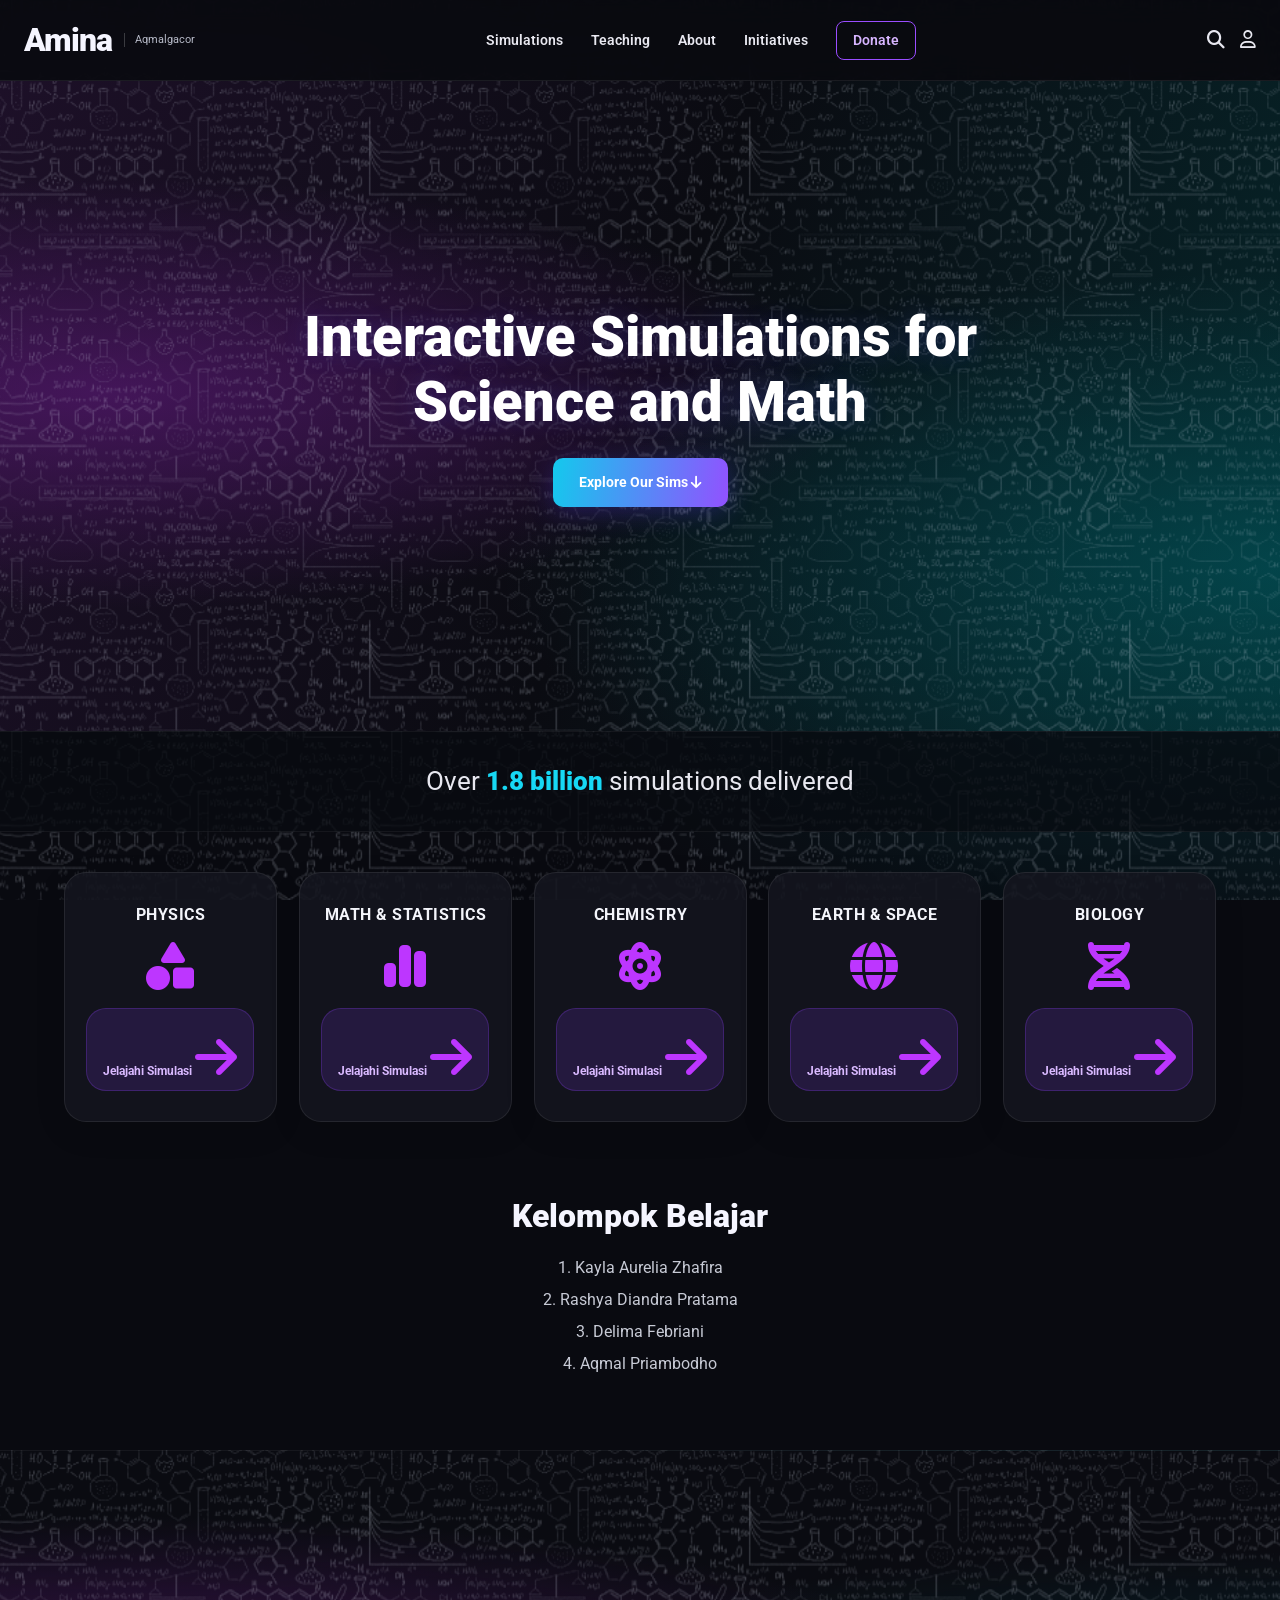
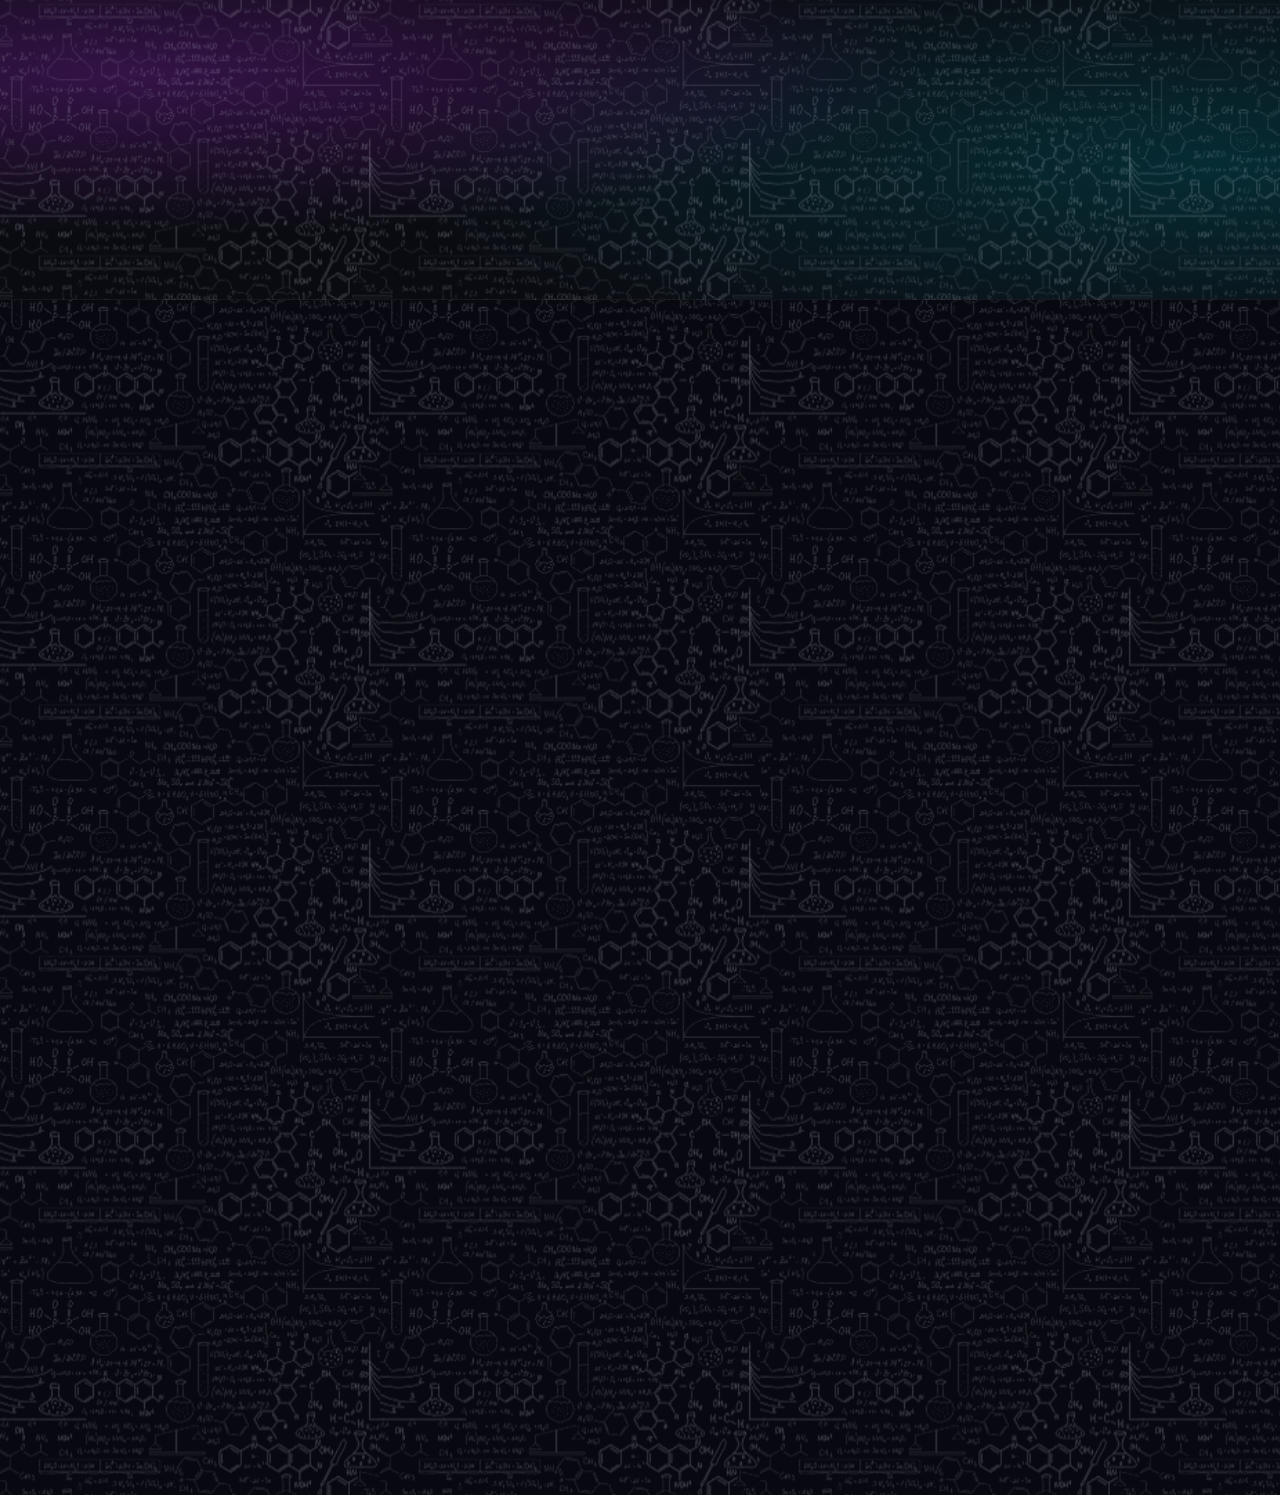
==== commit 64bbde6e: "Add files via upload" ====
--- a/index.html
+++ b/index.html
@@ -428,6 +428,27 @@
       background: rgba(143, 65, 255, 0.35);
     }
 
+    .study-group-section {
+      max-width: 800px;
+      margin: 0 auto 70px;
+      padding: 0 24px;
+      color: #e8e8f0;
+      text-align: center;
+    }
+
+    .study-group-section h2 {
+      margin-bottom: 12px;
+      color: #f5f5ff;
+      font-size: clamp(24px, 4vw, 32px);
+      font-weight: 900;
+    }
+
+    .study-group-section p {
+      color: #c7cad5;
+      font-size: 16px;
+      line-height: 2;
+    }
+
     /* TEACHING SECTION */
     .teaching-section {
       position: relative;
@@ -788,7 +809,18 @@
 
   </section>
 
-  <!-- 5. TEACHING RESOURCES SECTION -->
+  <!-- 5. STUDY GROUP -->
+  <section class="study-group-section" aria-labelledby="study-group-title">
+    <h2 id="study-group-title">Kelompok Belajar</h2>
+    <p>
+      1. Kayla Aurelia Zhafira<br>
+      2. Rashya Diandra Pratama<br>
+      3. Delima Febriani<br>
+      4. Aqmal Priambodho
+    </p>
+  </section>
+
+  <!-- 6. TEACHING RESOURCES SECTION -->
   <section class="teaching-section" id="teaching">
     <div class="teaching-container">
       <div class="teaching-text">
@@ -803,7 +835,7 @@
     </div>
   </section>
 
-  <!-- 6. STATISTICS AND ABOUT -->
+  <!-- 7. STATISTICS AND ABOUT -->
   <section class="learn-section" id="learn">
     <h2 class="learn-title">
       INTERACT<br>
@@ -844,7 +876,7 @@
     </div>
   </section>
 
-  <!-- 7. ACCESSIBILITY SECTION -->
+  <!-- 8. ACCESSIBILITY SECTION -->
   <section class="accessibility-section" id="accessibility">
     <div class="accessibility-container">
       <div class="accessibility-content">
@@ -864,7 +896,7 @@
     </div>
   </section>
 
-  <!-- 8. SPONSORS SECTION -->
+  <!-- 9. SPONSORS SECTION -->
   <section class="sponsors-section" id="sponsors">
     <p>PhET is supported in part by</p>
 
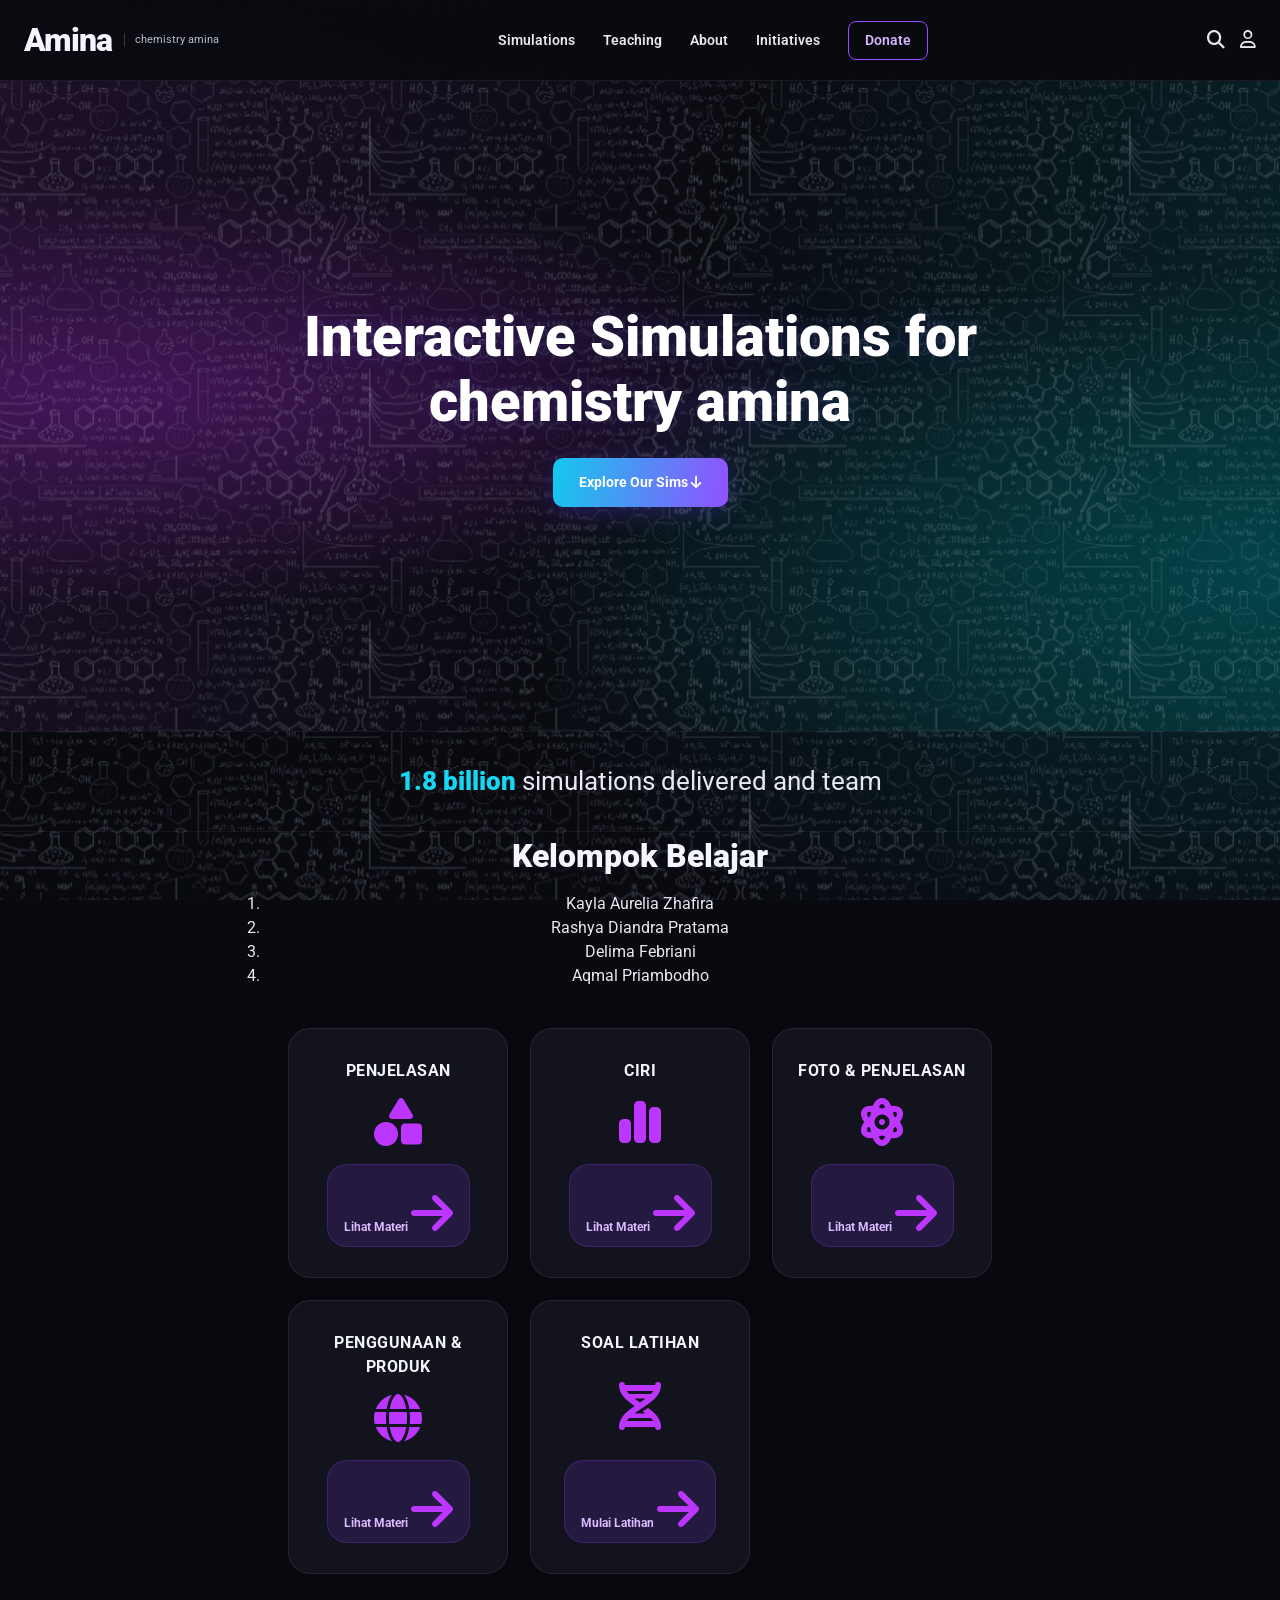
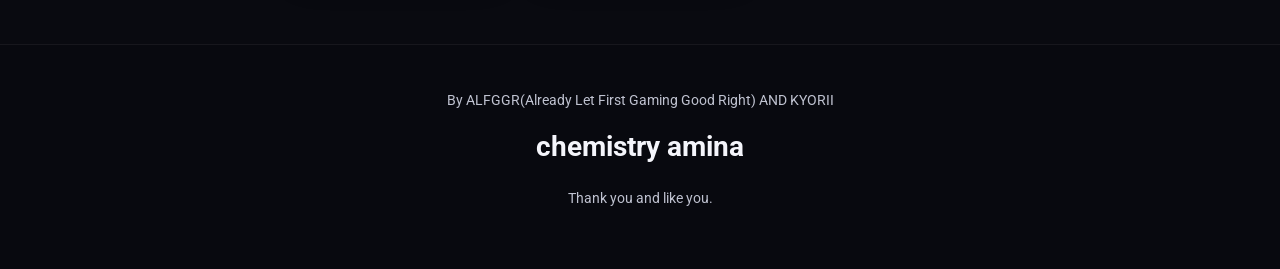
==== commit 8e362258: "Add files via upload" ====
--- a/index.html
+++ b/index.html
@@ -346,7 +346,6 @@
       padding: 30px 20px;
       font-size: 26px;
       color: #e8e8f0;
-      background: rgba(8, 10, 16, 0.7);
       border-top: 1px solid rgba(255, 255, 255, 0.05);
       border-bottom: 1px solid rgba(255, 255, 255, 0.05);
     }
@@ -716,7 +715,7 @@
         <div class="phet-logo">Amina</div>
 
         <div class="cu-logo">
-          Aqmalgacor
+          chemistry amina
         </div>
       </div>
 
@@ -740,7 +739,7 @@
   <section class="hero">
     <div class="hero-content">
       <h1 class="hero-title">
-        Interactive Simulations for Science and Math
+        Interactive Simulations for chemistry amina
       </h1>
 
       <a href="#simulations" class="hero-btn">
@@ -749,171 +748,78 @@
     </div>
   </section>
 
-  <!-- 3. STATS BAR -->
-  <div class="stats-bar">
-    Over <strong>1.8 billion</strong> simulations delivered
-  </div>
-
-  <!-- 4. SUBJECT CARDS -->
-  <section class="subjects-section" id="simulations">
-
-    <a href="physics.html"
-       target="_blank" rel="noopener noreferrer"
-       class="subject-card card-physics">
-      <h3>Physics</h3>
-      <i class="fa-solid fa-shapes"></i>
-      <span class="card-btn">
-        Jelajahi Simulasi <i class="fa-solid fa-arrow-right"></i>
-      </span>
-    </a>
-
-    <a href="math.html"
-       target="_blank" rel="noopener noreferrer"
-       class="subject-card card-math">
-      <h3>Math & Statistics</h3>
-      <i class="fa-solid fa-chart-simple"></i>
-      <span class="card-btn">
-        Jelajahi Simulasi <i class="fa-solid fa-arrow-right"></i>
-      </span>
-    </a>
-
-    <a href="chemistry.html"
-       target="_blank" rel="noopener noreferrer"
-       class="subject-card card-chem">
-      <h3>Chemistry</h3>
-      <i class="fa-solid fa-atom"></i>
-      <span class="card-btn">
-        Jelajahi Simulasi <i class="fa-solid fa-arrow-right"></i>
-      </span>
-    </a>
-
-    <a href="earth-space.html"
-       target="_blank" rel="noopener noreferrer"
-       class="subject-card card-earth">
-      <h3>Earth & Space</h3>
-      <i class="fa-solid fa-globe"></i>
-      <span class="card-btn">
-        Jelajahi Simulasi <i class="fa-solid fa-arrow-right"></i>
-      </span>
-    </a>
-
-    <a href="biology.html"
-       target="_blank" rel="noopener noreferrer"
-       class="subject-card card-bio">
-      <h3>Biology</h3>
-      <i class="fa-solid fa-dna"></i>
-      <span class="card-btn">
-        Jelajahi Simulasi <i class="fa-solid fa-arrow-right"></i>
-      </span>
-    </a>
-
-  </section>
-
-  <!-- 5. STUDY GROUP -->
-  <section class="study-group-section" aria-labelledby="study-group-title">
-    <h2 id="study-group-title">Kelompok Belajar</h2>
-    <p>
-      1. Kayla Aurelia Zhafira<br>
-      2. Rashya Diandra Pratama<br>
-      3. Delima Febriani<br>
-      4. Aqmal Priambodho
-    </p>
-  </section>
-
-  <!-- 6. TEACHING RESOURCES SECTION -->
-  <section class="teaching-section" id="teaching">
-    <div class="teaching-container">
-      <div class="teaching-text">
-        <h2>Teaching Resources, Activities, and Community</h2>
-
-        <p>
-          Teachers have access to simulation-specific tips and video primers,
-          resources for teaching with simulations, and activities shared by
-          their teacher community.
-        </p>
-      </div>
-    </div>
-  </section>
-
-  <!-- 7. STATISTICS AND ABOUT -->
-  <section class="learn-section" id="learn">
-    <h2 class="learn-title">
-      INTERACT<br>
-      DISCOVER<br>
-      LEARN
-    </h2>
-
-    <div class="stats-grid">
-
-      <div class="stat-item">
-        <h3>173</h3>
-        <p>interactive simulations</p>
-        <i class="fa-solid fa-network-wired"></i>
-      </div>
-
-      <div class="stat-item">
-        <h3>132</h3>
-        <p>language translations</p>
-        <i class="fa-solid fa-comment-dots"></i>
-      </div>
-
-      <div class="stat-item">
-        <h3>3702</h3>
-        <p>teacher-submitted lessons</p>
-        <i class="fa-solid fa-book-open"></i>
-      </div>
-
-    </div>
-
-    <div class="about-phet-text">
-      Founded in 2002 by Nobel Laureate Carl Wieman, the PhET Interactive
-      Simulations project at the University of Colorado Boulder creates free
-      interactive math and science simulations. PhET simulations are based on
-      education research and engage students through an intuitive, game-like
-      environment where they learn through exploration and discovery.
-      <a href="https://phet.colorado.edu/" target="_blank"
-         rel="noopener noreferrer">Learn more</a>.
-    </div>
-  </section>
-
-  <!-- 8. ACCESSIBILITY SECTION -->
-  <section class="accessibility-section" id="accessibility">
-    <div class="accessibility-container">
-      <div class="accessibility-content">
-        <h2>Shouldn't All Students Experience STEM?</h2>
-
-        <p>
-          Learn how we are tackling challenges in STEM education,
-          software development, and assistive technology.
-        </p>
-
-        <a href="https://phet.colorado.edu/"
-           target="_blank" rel="noopener noreferrer"
-           class="accessibility-btn">
-          Explore Accessible Sims
-        </a>
-      </div>
-    </div>
-  </section>
+  <!-- 4. STATS BAR -->
+<div class="stats-bar">
+  <strong>1.8 billion</strong> simulations delivered and team
+</div>
+
+<!-- 5. SUBJECT CARDS -->
+
+<!-- 6. STUDY GROUP SECTION -->
+<section class="study-group-section" aria-labelledby="study-group-title">
+  <h2 id="study-group-title">Kelompok Belajar</h2>
+  <ol class="study-group-list">
+    <li>Kayla Aurelia Zhafira</li>
+    <li>Rashya Diandra Pratama</li>
+    <li>Delima Febriani</li>
+    <li>Aqmal Priambodho</li>
+  </ol>
+<section class="subjects-section" id="simulations">
+
+  <a href="Physics.html" target="_blank" rel="noopener noreferrer" class="subject-card card-physics">
+    <h3>Penjelasan</h3>
+    <i class="fa-solid fa-shapes"></i>
+    <span class="card-btn">
+      Lihat Materi <i class="fa-solid fa-arrow-right"></i>
+    </span>
+  </a>
+
+  <a href="math.html" target="_blank" rel="noopener noreferrer" class="subject-card card-math">
+    <h3>Ciri</h3>
+    <i class="fa-solid fa-chart-simple"></i>
+    <span class="card-btn">
+      Lihat Materi <i class="fa-solid fa-arrow-right"></i>
+    </span>
+  </a>
+
+  <a href="chemistry.html" target="_blank" rel="noopener noreferrer" class="subject-card card-chem">
+    <h3>Foto & Penjelasan</h3>
+    <i class="fa-solid fa-atom"></i>
+    <span class="card-btn">
+      Lihat Materi <i class="fa-solid fa-arrow-right"></i>
+    </span>
+  </a>
+
+  <a href="earth-space.html" target="_blank" rel="noopener noreferrer" class="subject-card card-earth">
+    <h3>Penggunaan & Produk</h3>
+    <i class="fa-solid fa-globe"></i>
+    <span class="card-btn">
+      Lihat Materi <i class="fa-solid fa-arrow-right"></i>
+    </span>
+  </a>
+
+  <a href="biology.html" target="_blank" rel="noopener noreferrer" class="subject-card card-bio">
+    <h3>Soal Latihan</h3>
+    <i class="fa-solid fa-dna"></i>
+    <span class="card-btn">
+      Mulai Latihan <i class="fa-solid fa-arrow-right"></i>
+    </span>
+  </a>
+
+</section>
+
+
+</section>
 
   <!-- 9. SPONSORS SECTION -->
   <section class="sponsors-section" id="sponsors">
-    <p>PhET is supported in part by</p>
-
-    <div class="sponsor-logo">eMediaVA™</div>
+    <p>By ALFGGR(Already Let First Gaming Good Right) AND KYORII</p>
+
+    <div class="sponsor-logo">chemistry amina</div>
 
     <p>
-      and other supporters, including educators like you.
+      Thank you and like you.
     </p>
-
-    <br>
-
-    <a href="https://phet.colorado.edu/"
-       target="_blank" rel="noopener noreferrer"
-       class="donate-now-btn">
-      DONATE NOW
-    </a>
-  </section>
 
 </body>
 </html>
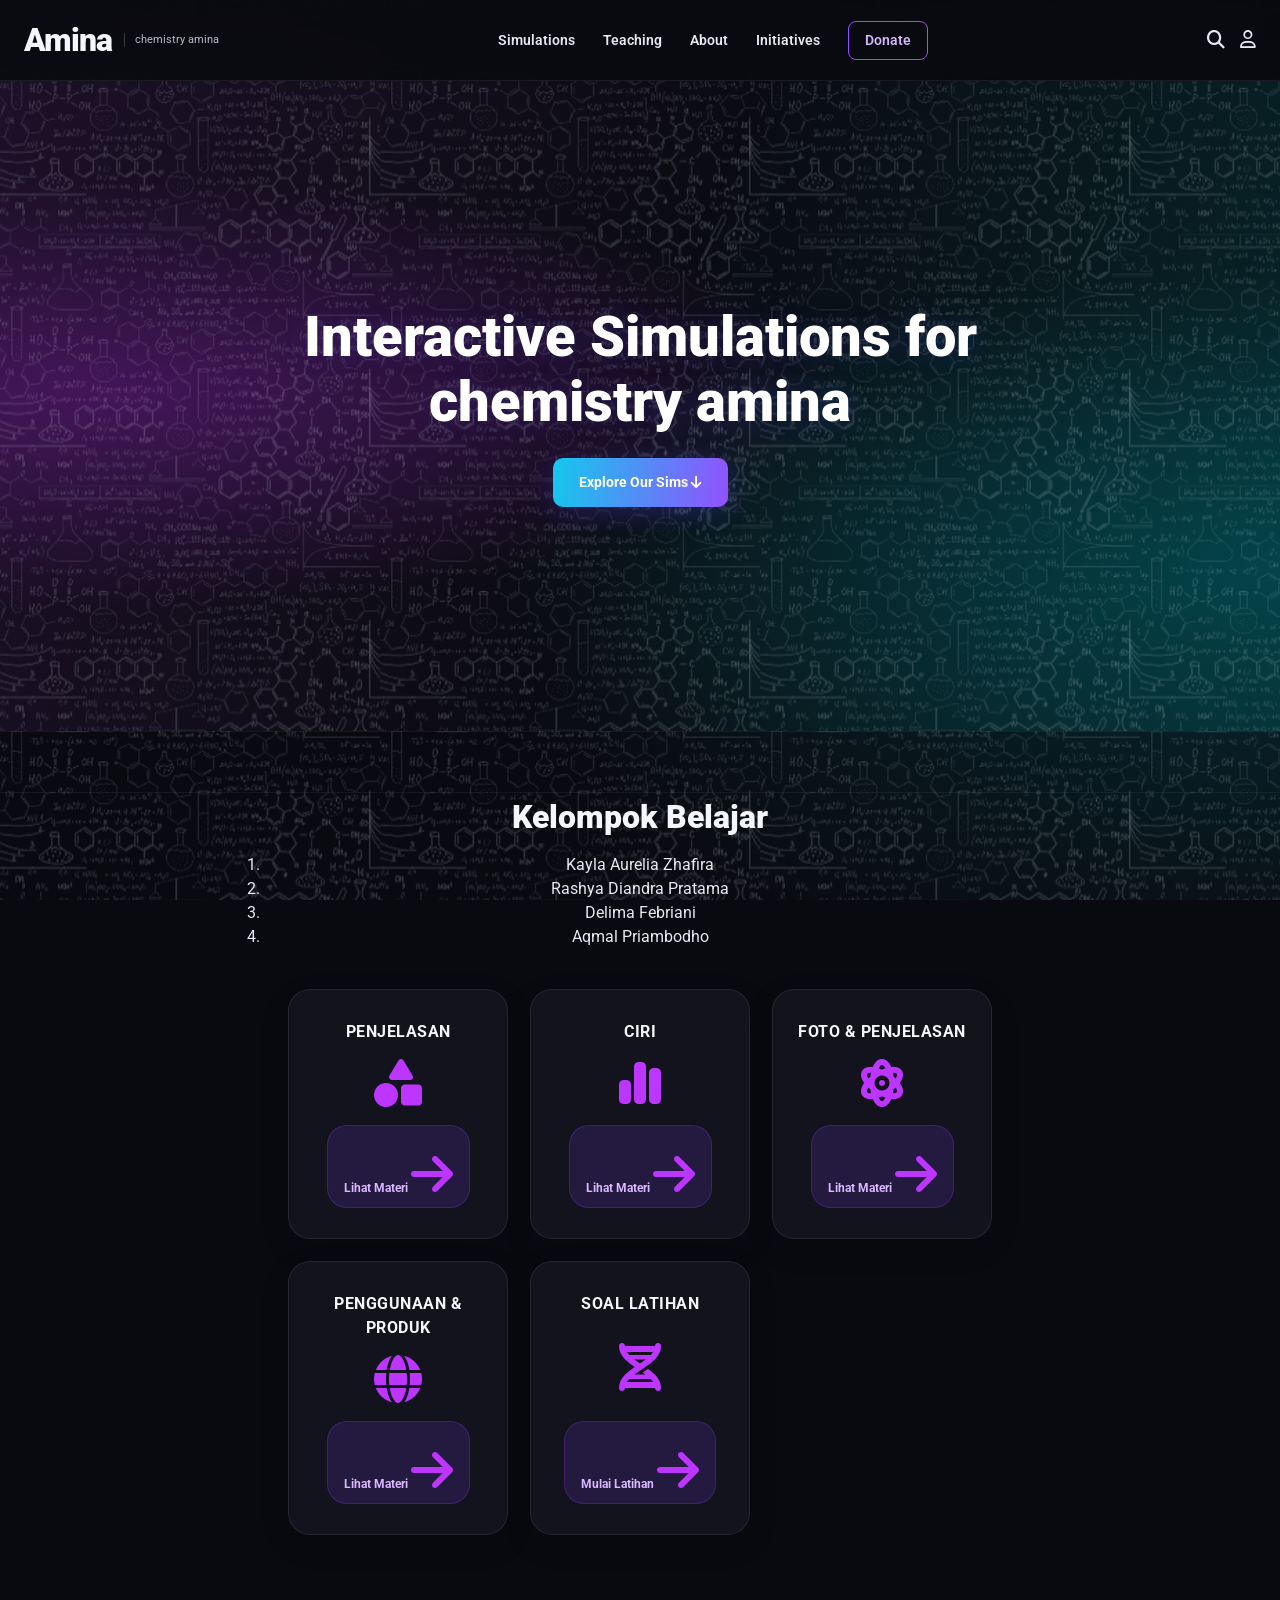
==== commit 076d9db5: "Add files via upload" ====
--- a/index.html
+++ b/index.html
@@ -750,7 +750,6 @@
 
   <!-- 4. STATS BAR -->
 <div class="stats-bar">
-  <strong>1.8 billion</strong> simulations delivered and team
 </div>
 
 <!-- 5. SUBJECT CARDS -->
